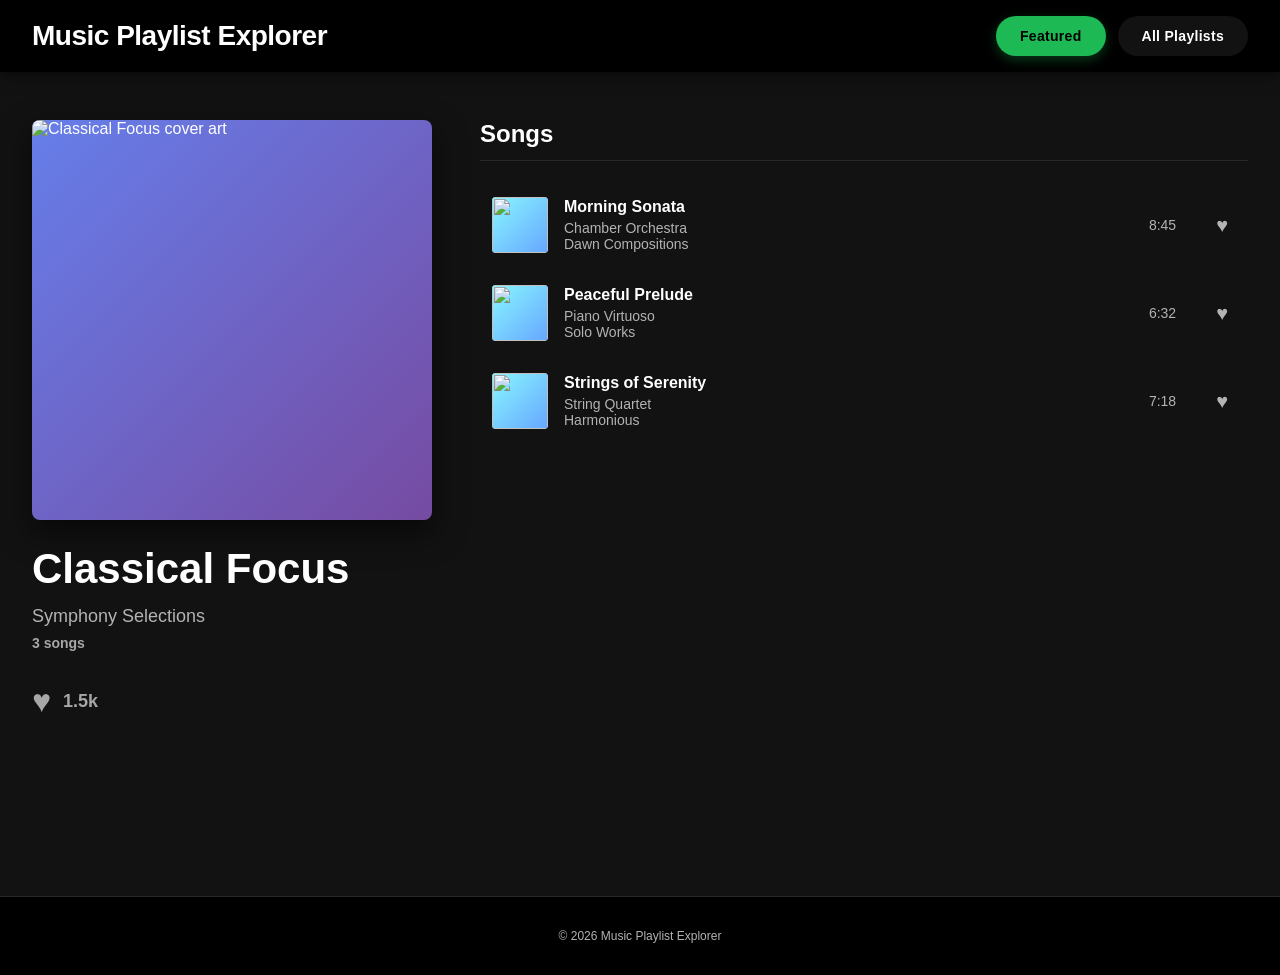
==== music-playlist-creator/featured.html @ a157659e "Implement Featured page with random playlist selection Created featured.html and featured.js with: -" ====
<!DOCTYPE html>
<html lang="en">
<head>
    <meta charset="UTF-8">
    <meta name="viewport" content="width=device-width, initial-scale=1.0">

    <title>Featured Playlist - Music Playlist Explorer</title>
    <link rel="icon" type="image/x-icon" href="/images/favicon.ico">

    <link rel="stylesheet" href="style.css">
</head>
<body>
    <header>
        <div class="header-container">
            <h1>Music Playlist Explorer</h1>
            <nav class="page-nav" aria-label="Page navigation">
                <a href="featured.html" class="nav-link active" aria-current="page">Featured</a>
                <a href="index.html" class="nav-link">All Playlists</a>
            </nav>
        </div>
    </header>

    <main class="featured-main">
        <section class="featured-container">
            <!-- Left Column: Playlist Cover & Info -->
            <div class="featured-left">
                <img class="featured-cover-image" src="https://via.placeholder.com/400" alt="Playlist cover">
                <div class="featured-info">
                    <h2 class="featured-playlist-title">Loading...</h2>
                    <p class="featured-playlist-creator">Creator Name</p>
                    <p class="featured-playlist-stats">0 songs</p>
                    <div class="featured-likes">
                        <span class="featured-like-button" role="button" tabindex="0" aria-label="Like this playlist" aria-pressed="false">♥</span>
                        <span class="featured-like-count">0</span>
                    </div>
                </div>
            </div>

            <!-- Right Column: Song List -->
            <div class="featured-right">
                <h3 class="featured-songs-header">Songs</h3>
                <div class="featured-songs-list">
                    <!-- Songs will be dynamically generated by JavaScript -->
                    <p class="loading-message">Loading songs...</p>
                </div>
            </div>
        </section>
    </main>

    <footer>
        <p>&copy; 2026 Music Playlist Explorer</p>
    </footer>

    <script src="featured.js"></script>
</body>
</html>
---- music-playlist-creator/style.css ----
/*
 * Visual Intent: Bold, sleek Spotify-inspired design with dark theme
 * - Dark backgrounds (#121212) with rich contrast
 * - Vibrant green accent color (#1DB954) for interactive elements
 * - Smooth hover effects with subtle lifts and brightness changes
 * - Modern typography with proper hierarchy
 * - Clean spacing and breathing room between components
 */

/* Reset and Base Styles */
* {
    box-sizing: border-box;
}

body {
    font-family: -apple-system, BlinkMacSystemFont, 'Segoe UI', 'Helvetica Neue', Arial, sans-serif;
    margin: 0;
    padding: 0;
    background-color: #121212;
    color: #ffffff;
}

/*
 * Header Intent: Fixed dark navigation bar with subtle transparency
 * - Stands out from content with darker background
 * - Filter buttons should feel like Spotify's pill-style navigation
 * - Clean, minimal, professional appearance
 */
header {
    background-color: #000000;
    padding: 16px 0;
    box-shadow: 0 4px 12px rgba(0, 0, 0, 0.5);
    position: sticky;
    top: 0;
    z-index: 100;
}

.header-container {
    max-width: 1400px;
    margin: 0 auto;
    padding: 0 32px;
    display: flex;
    justify-content: space-between;
    align-items: center;
}

header h1 {
    margin: 0;
    font-size: 28px;
    font-weight: 700;
    color: #ffffff;
    letter-spacing: -0.5px;
}

.filter-nav {
    display: flex;
    gap: 12px;
}

/*
 * Page Navigation Intent: Links between Featured and All Playlists pages
 * - Styled like filter buttons for consistency
 * - Active state shows current page
 * - Smooth transitions on interaction
 */
.page-nav {
    display: flex;
    gap: 12px;
}

.nav-link {
    padding: 12px 24px;
    background-color: rgba(255, 255, 255, 0.07);
    border: none;
    border-radius: 24px;
    cursor: pointer;
    font-size: 14px;
    font-weight: 700;
    color: #ffffff;
    text-decoration: none;
    transition: all 0.2s ease;
    letter-spacing: 0.3px;
    display: inline-block;
}

.nav-link:hover {
    background-color: rgba(255, 255, 255, 0.1);
    transform: scale(1.04);
}

.nav-link.active {
    background-color: #1DB954;
    color: #000000;
    box-shadow: 0 4px 12px rgba(29, 185, 84, 0.3);
}

.nav-link.active:hover {
    background-color: #1ed760;
}

.nav-link:focus-visible {
    outline: 2px solid #1DB954;
    outline-offset: 3px;
}

/*
 * Filter Button Intent: Spotify-style pill buttons
 * - Rounded corners, subtle background
 * - Active state with vibrant green highlight and better contrast
 * - Smooth color transitions on interaction
 * - Stronger visual difference between states
 */
.filter-button {
    padding: 12px 24px;
    background-color: rgba(255, 255, 255, 0.07);
    border: none;
    border-radius: 24px;
    cursor: pointer;
    font-size: 14px;
    font-weight: 700;
    color: #ffffff;
    transition: all 0.2s ease;
    letter-spacing: 0.3px;
}

.filter-button:hover {
    background-color: rgba(255, 255, 255, 0.1);
    transform: scale(1.04);
}

.filter-button.active {
    background-color: #1DB954;
    color: #000000;
    box-shadow: 0 4px 12px rgba(29, 185, 84, 0.3);
}

.filter-button.active:hover {
    background-color: #1ed760;
}

.filter-button:focus-visible {
    outline: 2px solid #1DB954;
    outline-offset: 3px;
}

/* Main Content */
main {
    max-width: 1400px;
    margin: 0 auto;
    padding: 48px 32px 80px;
    min-height: calc(100vh - 200px);
}

.playlist-gallery {
    width: 100%;
}

/*
 * Playlist Cards Grid Intent: Fixed 4x2 grid layout matching wireframe
 * - Exactly 4 columns on desktop (4 on top, 4 on bottom)
 * - Generous gaps for visual separation (increased for better breathing room)
 * - Responsive adjustments for smaller screens
 */
.playlist-cards {
    display: grid;
    grid-template-columns: repeat(4, 1fr);
    gap: 32px 24px; /* row-gap: 32px, column-gap: 24px */
}

/*
 * Individual Playlist Card Intent: Spotify-style card with hover lift effect
 * - Dark card background that brightens on hover
 * - Smooth elevation with shadow to create depth
 * - Rounded corners for modern aesthetic
 * - Visual feedback showing interactivity
 * - Increased padding for better content breathing room
 */
.playlist-card {
    background-color: #181818;
    border-radius: 8px;
    padding: 20px;
    cursor: pointer;
    transition: all 0.3s cubic-bezier(0.25, 0.46, 0.45, 0.94);
    position: relative;
    outline: 2px solid transparent;
}

.playlist-card:hover {
    background-color: #282828;
    transform: translateY(-4px);
    box-shadow: 0 12px 32px rgba(0, 0, 0, 0.6);
}

.playlist-card:focus-within {
    outline: 2px solid #1DB954;
    outline-offset: 2px;
}

/*
 * Playlist Image Intent: Square album-style cover with shadow
 * - Consistent aspect ratio
 * - Smooth corners matching card style
 * - Subtle shadow for depth
 * - Increased margin for better text separation
 */
.playlist-image {
    width: 100%;
    aspect-ratio: 1;
    object-fit: cover;
    background: linear-gradient(135deg, #667eea 0%, #764ba2 100%);
    border-radius: 6px;
    margin-bottom: 20px;
    box-shadow: 0 8px 16px rgba(0, 0, 0, 0.4);
    display: block;
}

.playlist-info {
    padding: 0;
}

/*
 * Typography Intent: Clear hierarchy with bold titles
 * - Title should be prominent and easily readable (increased size)
 * - Creator name subtle but WCAG AA compliant
 * - Proper line-height for readability
 * - Better spacing between elements
 */
.playlist-title {
    margin: 0 0 6px 0;
    font-size: 18px;
    font-weight: 700;
    color: #ffffff;
    line-height: 1.4;
    overflow: hidden;
    text-overflow: ellipsis;
    display: -webkit-box;
    -webkit-line-clamp: 2;
    -webkit-box-orient: vertical;
    min-height: 50px;
}

.playlist-creator {
    margin: 0 0 12px 0;
    font-size: 14px;
    font-weight: 400;
    color: #a7a7a7;
    line-height: 1.5;
}

/*
 * Likes Intent: Clear interactive element with better affordance
 * - Heart icon that shows it's clickable
 * - Better contrast for readability
 * - Hover effect indicates interactivity
 */
.playlist-likes {
    display: flex;
    align-items: center;
    gap: 8px;
    padding: 8px 0;
}

.like-icon {
    font-size: 18px;
    color: #a7a7a7;
    transition: all 0.2s ease;
    cursor: pointer;
}

.like-icon:hover {
    color: #1DB954;
    transform: scale(1.1);
}

.like-icon.liked {
    color: #1DB954;
}

.playlist-card:hover .like-icon {
    color: #1DB954;
}

.like-count {
    font-size: 14px;
    color: #a7a7a7;
    font-weight: 600;
}

/* Like heart pulse animation */
@keyframes likeHeartPulse {
    0% {
        transform: scale(1);
    }
    50% {
        transform: scale(1.2);
    }
    100% {
        transform: scale(1);
    }
}

/*
 * Modal Overlay Intent: Full-screen overlay with blur effect
 * - Dark semi-transparent background
 * - Creates focus on modal content
 * - Smooth fade-in animation
 */
.modal-overlay {
    position: fixed;
    top: 0;
    left: 0;
    right: 0;
    bottom: 0;
    background-color: rgba(0, 0, 0, 0.85);
    backdrop-filter: blur(4px);
    display: flex;
    justify-content: center;
    align-items: center;
    z-index: 1000;
    animation: fadeIn 0.2s ease;
}

@keyframes fadeIn {
    from {
        opacity: 0;
    }
    to {
        opacity: 1;
    }
}

/*
 * Modal Content Intent: Elevated card floating above content
 * - Dark background consistent with theme
 * - Generous padding for comfortable reading
 * - Rounded corners and strong shadow for depth
 * - Scrollable for long content
 */
.modal-content {
    background-color: #181818;
    width: 90%;
    max-width: 900px;
    max-height: 85vh;
    border-radius: 12px;
    padding: 40px;
    position: relative;
    overflow-y: auto;
    box-shadow: 0 16px 48px rgba(0, 0, 0, 0.8);
    animation: slideUp 0.3s cubic-bezier(0.25, 0.46, 0.45, 0.94);
}

@keyframes slideUp {
    from {
        transform: translateY(40px);
        opacity: 0;
    }
    to {
        transform: translateY(0);
        opacity: 1;
    }
}

/* Custom scrollbar for modal */
.modal-content::-webkit-scrollbar {
    width: 12px;
}

.modal-content::-webkit-scrollbar-track {
    background: #282828;
    border-radius: 10px;
}

.modal-content::-webkit-scrollbar-thumb {
    background: #535353;
    border-radius: 10px;
}

.modal-content::-webkit-scrollbar-thumb:hover {
    background: #737373;
}

/*
 * Modal Close Button Intent: Unobtrusive X button
 * - Clear close affordance
 * - Brightens on hover
 * - Positioned outside content flow
 */
.modal-close {
    position: absolute;
    top: 20px;
    right: 20px;
    font-size: 32px;
    background: none;
    border: none;
    cursor: pointer;
    color: #b3b3b3;
    padding: 0;
    width: 40px;
    height: 40px;
    line-height: 1;
    border-radius: 50%;
    transition: all 0.2s ease;
    display: flex;
    align-items: center;
    justify-content: center;
}

.modal-close:hover {
    color: #ffffff;
    background-color: #282828;
}

/* Modal Header */
.modal-header {
    display: flex;
    gap: 24px;
    margin-bottom: 32px;
    padding-bottom: 24px;
    border-bottom: 1px solid #282828;
}

.modal-playlist-image {
    width: 180px;
    height: 180px;
    object-fit: cover;
    border-radius: 8px;
    background: linear-gradient(135deg, #667eea 0%, #764ba2 100%);
    box-shadow: 0 8px 24px rgba(0, 0, 0, 0.4);
}

.modal-playlist-info {
    display: flex;
    flex-direction: column;
    justify-content: center;
}

.modal-playlist-title {
    margin: 0 0 12px 0;
    font-size: 32px;
    font-weight: 700;
    color: #ffffff;
    line-height: 1.2;
}

.modal-playlist-creator {
    margin: 0;
    font-size: 16px;
    color: #b3b3b3;
    font-weight: 400;
}

/*
 * Modal Songs Intent: Clean list with hover states
 * - Each song is a distinct interactive row
 * - Hover reveals interactivity
 * - Clear information hierarchy
 */
.modal-songs {
    margin-bottom: 24px;
}

.song-item {
    display: flex;
    align-items: center;
    gap: 16px;
    padding: 12px;
    border-radius: 6px;
    margin-bottom: 8px;
    transition: background-color 0.2s ease;
}

.song-item:hover {
    background-color: #282828;
}

.song-thumbnail {
    width: 56px;
    height: 56px;
    object-fit: cover;
    border-radius: 4px;
    background: linear-gradient(135deg, #89f7fe 0%, #66a6ff 100%);
    flex-shrink: 0;
}

.song-details {
    flex: 1;
    min-width: 0;
}

.song-title {
    margin: 0 0 4px 0;
    font-size: 16px;
    font-weight: 600;
    color: #ffffff;
    overflow: hidden;
    text-overflow: ellipsis;
    white-space: nowrap;
}

.song-artist,
.song-album {
    margin: 0;
    font-size: 14px;
    color: #b3b3b3;
    overflow: hidden;
    text-overflow: ellipsis;
    white-space: nowrap;
}

.song-duration {
    font-size: 14px;
    color: #b3b3b3;
    margin-right: 16px;
    flex-shrink: 0;
}

/*
 * Song Like Button Intent: Interactive heart that turns green
 * - Clear visual feedback on hover
 * - Color change indicates liked state
 */
.song-like-button {
    font-size: 20px;
    background: none;
    border: none;
    cursor: pointer;
    color: #b3b3b3;
    padding: 8px;
    transition: color 0.2s ease;
    flex-shrink: 0;
}

.song-like-button:hover {
    color: #1DB954;
}

.song-like-button.liked {
    color: #1DB954;
}

/*
 * Modal Actions Intent: Prominent action button
 * - Vibrant green Spotify-style button
 * - Clear call-to-action for shuffle
 * - Brightens on hover
 */
.modal-actions {
    display: flex;
    justify-content: center;
    padding-top: 24px;
    border-top: 1px solid #282828;
}

.shuffle-button {
    padding: 14px 32px;
    background-color: #1DB954;
    color: #000000;
    border: none;
    border-radius: 24px;
    font-size: 16px;
    font-weight: 700;
    cursor: pointer;
    transition: all 0.2s ease;
    letter-spacing: 0.5px;
    text-transform: uppercase;
}

.shuffle-button:hover {
    background-color: #1ed760;
    transform: scale(1.05);
}

.shuffle-button:active {
    transform: scale(0.98);
}

.shuffle-button.shuffled {
    animation: shuffleButtonPulse 0.3s ease;
}

@keyframes shuffleButtonPulse {
    0% {
        transform: scale(1);
        background-color: #1DB954;
    }
    50% {
        transform: scale(1.1);
        background-color: #1ed760;
    }
    100% {
        transform: scale(1);
        background-color: #1DB954;
    }
}

/*
 * Empty State & Error Messages Intent: User-friendly feedback
 * - Clear messaging when no content available
 * - Centered layout for visual balance
 * - Consistent with dark theme
 */
.empty-state,
.error-state {
    grid-column: 1 / -1;
    text-align: center;
    padding: 80px 20px;
}

.empty-state-message,
.error-message {
    font-size: 24px;
    font-weight: 600;
    color: #ffffff;
    margin: 0 0 12px 0;
}

.empty-state-subtitle {
    font-size: 16px;
    color: #a7a7a7;
    margin: 0;
}

.error-message {
    color: #ff6b6b;
}

.no-songs {
    text-align: center;
    color: #a7a7a7;
    font-size: 16px;
    padding: 40px 20px;
}

/*
 * Footer Intent: Subtle footer that doesn't compete with content
 * - Dark background matching overall theme
 * - Small text for legal/copyright info
 * - Proper spacing from main content
 */
footer {
    background-color: #000000;
    padding: 32px;
    text-align: center;
    margin-top: 80px;
    border-top: 1px solid #282828;
}

footer p {
    margin: 0;
    color: #b3b3b3;
    font-size: 12px;
    font-weight: 400;
}

/*
 * Responsive Design Intent: Graceful degradation on smaller screens
 * - Grid adjusts column count based on viewport
 * - Modal stacks content vertically on mobile
 * - Maintains readability and usability at all sizes
 */
@media (max-width: 1200px) {
    .playlist-cards {
        grid-template-columns: repeat(4, 1fr);
        gap: 20px;
    }

    main {
        padding: 32px 24px;
    }
}

@media (max-width: 992px) {
    .playlist-cards {
        grid-template-columns: repeat(3, 1fr);
        gap: 20px;
    }

    main {
        padding: 32px 24px;
    }

    .header-container {
        padding: 0 24px;
    }
}

@media (max-width: 768px) {
    .playlist-cards {
        grid-template-columns: repeat(2, 1fr);
        gap: 16px;
    }

    .modal-header {
        flex-direction: column;
        align-items: center;
        text-align: center;
    }

    .modal-content {
        padding: 24px;
    }

    .modal-playlist-title {
        font-size: 24px;
    }

    header h1 {
        font-size: 24px;
    }
}

@media (max-width: 480px) {
    .playlist-cards {
        grid-template-columns: repeat(2, 1fr);
        gap: 12px;
    }

    .header-container {
        flex-direction: column;
        gap: 16px;
        padding: 0 16px;
    }

    main {
        padding: 24px 16px;
    }

    .modal-playlist-image {
        width: 140px;
        height: 140px;
    }

    .song-item {
        gap: 12px;
        padding: 8px;
    }
}

/* =============================================================================
 * FEATURED PAGE STYLES
 * ============================================================================= */

/*
 * Featured Page Intent: Two-column layout showcasing one playlist
 * - Left: Large cover art and playlist info (40% width)
 * - Right: Full song list (60% width)
 * - Emphasis on visual presentation
 * - Responsive stacking on smaller screens
 */

.featured-main {
    max-width: 1400px;
    margin: 0 auto;
    padding: 48px 32px 80px;
    min-height: calc(100vh - 200px);
}

.featured-container {
    display: flex;
    gap: 48px;
    align-items: flex-start;
}

/* Left Column: Cover Art and Info */
.featured-left {
    flex: 0 0 400px;
    position: sticky;
    top: 100px;
}

.featured-cover-image {
    width: 100%;
    aspect-ratio: 1;
    object-fit: cover;
    background: linear-gradient(135deg, #667eea 0%, #764ba2 100%);
    border-radius: 8px;
    box-shadow: 0 12px 32px rgba(0, 0, 0, 0.6);
    margin-bottom: 24px;
    display: block;
}

.featured-info {
    padding: 0;
}

.featured-playlist-title {
    margin: 0 0 12px 0;
    font-size: 42px;
    font-weight: 700;
    color: #ffffff;
    line-height: 1.2;
    word-wrap: break-word;
}

.featured-playlist-creator {
    margin: 0 0 8px 0;
    font-size: 18px;
    color: #b3b3b3;
    font-weight: 400;
}

.featured-playlist-stats {
    margin: 0 0 16px 0;
    font-size: 14px;
    color: #a7a7a7;
    font-weight: 600;
}

.featured-likes {
    display: flex;
    align-items: center;
    gap: 12px;
    padding: 16px 0;
}

.featured-like-button {
    font-size: 32px;
    color: #a7a7a7;
    transition: all 0.2s ease;
    cursor: pointer;
}

.featured-like-button:hover {
    color: #1DB954;
    transform: scale(1.1);
}

.featured-like-button.liked {
    color: #1DB954;
}

.featured-like-count {
    font-size: 18px;
    color: #a7a7a7;
    font-weight: 700;
}

/* Right Column: Song List */
.featured-right {
    flex: 1;
    min-width: 0;
}

.featured-songs-header {
    margin: 0 0 24px 0;
    font-size: 24px;
    font-weight: 700;
    color: #ffffff;
    padding-bottom: 12px;
    border-bottom: 1px solid #282828;
}

.featured-songs-list {
    /* Inherits song-item styles from existing modal styles */
}

.loading-message {
    text-align: center;
    color: #a7a7a7;
    font-size: 16px;
    padding: 40px 20px;
}

/* Responsive Featured Page */
@media (max-width: 992px) {
    .featured-container {
        flex-direction: column;
        gap: 32px;
    }

    .featured-left {
        flex: none;
        width: 100%;
        max-width: 400px;
        margin: 0 auto;
        position: static;
    }

    .featured-playlist-title {
        font-size: 36px;
        text-align: center;
    }

    .featured-playlist-creator,
    .featured-playlist-stats {
        text-align: center;
    }

    .featured-likes {
        justify-content: center;
    }
}

@media (max-width: 768px) {
    .featured-main {
        padding: 32px 24px;
    }

    .featured-left {
        max-width: 300px;
    }

    .featured-playlist-title {
        font-size: 32px;
    }

    .featured-like-button {
        font-size: 28px;
    }

    .featured-songs-header {
        font-size: 20px;
    }
}

@media (max-width: 480px) {
    .featured-main {
        padding: 24px 16px;
    }

    .featured-playlist-title {
        font-size: 28px;
    }

    .featured-cover-image {
        border-radius: 6px;
    }
}
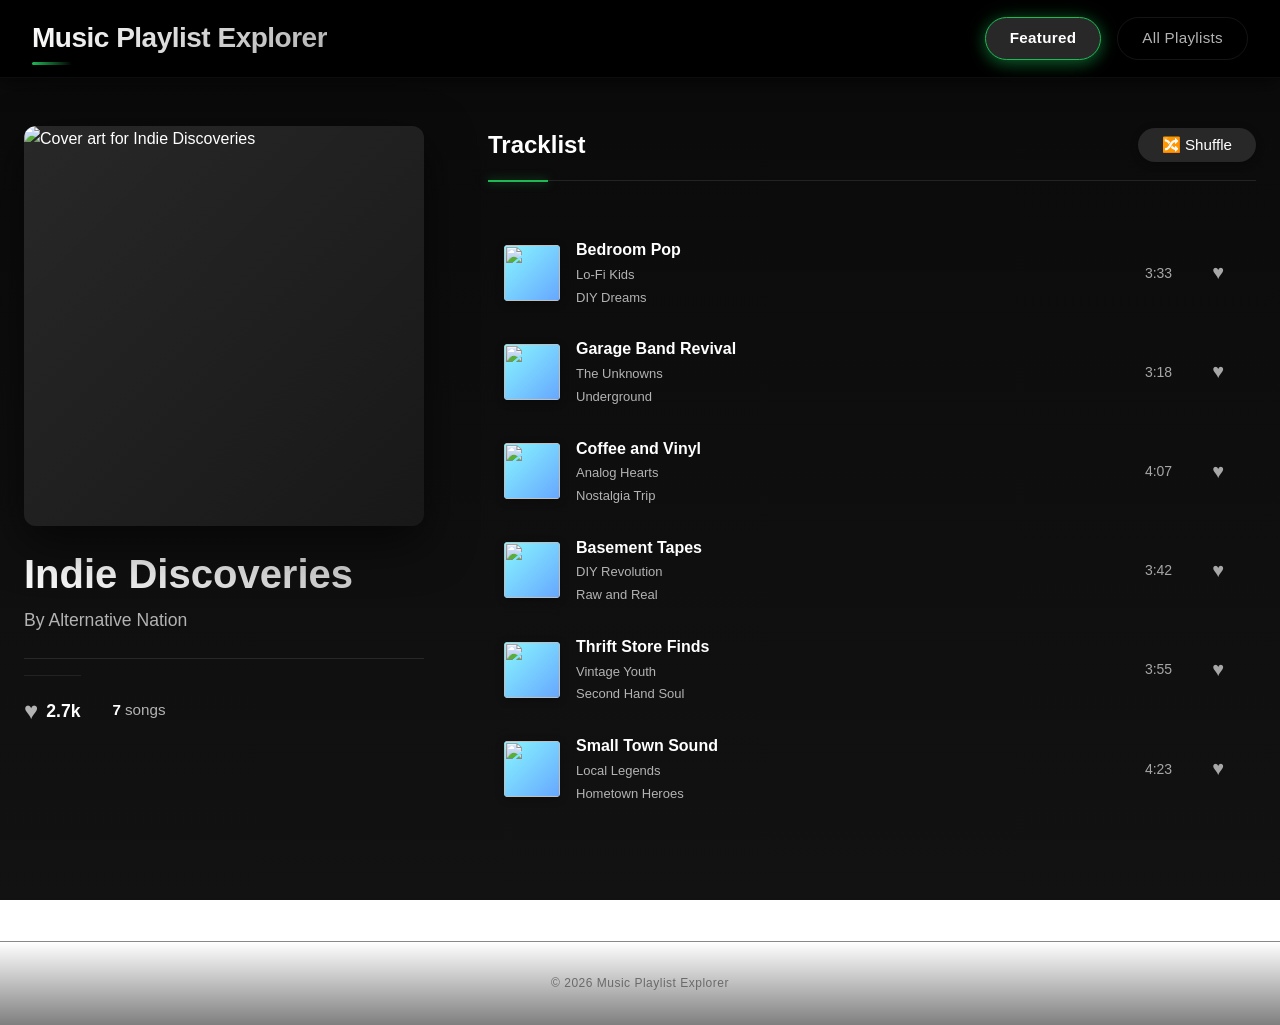
==== commit da6bdbd3: "Implement Featured Page with random playlist selection - Add featured.html with two-column layout (p" ====
--- a/music-playlist-creator/featured.html
+++ b/music-playlist-creator/featured.html
@@ -13,7 +13,7 @@
     <header>
         <div class="header-container">
             <h1>Music Playlist Explorer</h1>
-            <nav class="page-nav" aria-label="Page navigation">
+            <nav class="page-nav" aria-label="Main navigation">
                 <a href="featured.html" class="nav-link active" aria-current="page">Featured</a>
                 <a href="index.html" class="nav-link">All Playlists</a>
             </nav>
@@ -21,30 +21,39 @@
     </header>
 
     <main class="featured-main">
-        <section class="featured-container">
+        <div class="featured-container">
             <!-- Left Column: Playlist Cover & Info -->
-            <div class="featured-left">
-                <img class="featured-cover-image" src="https://via.placeholder.com/400" alt="Playlist cover">
+            <section class="featured-left" aria-labelledby="featured-playlist-title">
+                <div class="featured-image-container">
+                    <img class="featured-playlist-image" src="assets/img/playlist.png" alt="">
+                </div>
                 <div class="featured-info">
-                    <h2 class="featured-playlist-title">Loading...</h2>
-                    <p class="featured-playlist-creator">Creator Name</p>
-                    <p class="featured-playlist-stats">0 songs</p>
-                    <div class="featured-likes">
-                        <span class="featured-like-button" role="button" tabindex="0" aria-label="Like this playlist" aria-pressed="false">♥</span>
-                        <span class="featured-like-count">0</span>
+                    <h2 class="featured-playlist-title" id="featured-playlist-title">Loading...</h2>
+                    <p class="featured-playlist-creator">Creator</p>
+                    <div class="featured-playlist-meta">
+                        <div class="featured-likes">
+                            <span class="like-icon" role="button" tabindex="0" aria-label="Like this playlist">♥</span>
+                            <span class="like-count">0</span>
+                        </div>
+                        <div class="featured-song-count">
+                            <span class="song-count-number">0</span> songs
+                        </div>
                     </div>
                 </div>
-            </div>
+            </section>
 
             <!-- Right Column: Song List -->
-            <div class="featured-right">
-                <h3 class="featured-songs-header">Songs</h3>
-                <div class="featured-songs-list">
+            <section class="featured-right" aria-label="Playlist songs">
+                <div class="featured-songs-header">
+                    <h3>Tracklist</h3>
+                    <button class="shuffle-button-featured">🔀 Shuffle</button>
+                </div>
+                <div class="featured-songs">
                     <!-- Songs will be dynamically generated by JavaScript -->
-                    <p class="loading-message">Loading songs...</p>
+                    <p class="loading-message">Loading playlist...</p>
                 </div>
-            </div>
-        </section>
+            </section>
+        </div>
     </main>
 
     <footer>
--- a/music-playlist-creator/style.css
+++ b/music-playlist-creator/style.css
@@ -1,235 +1,370 @@
 /*
- * Visual Intent: Bold, sleek Spotify-inspired design with dark theme
- * - Dark backgrounds (#121212) with rich contrast
- * - Vibrant green accent color (#1DB954) for interactive elements
- * - Smooth hover effects with subtle lifts and brightness changes
- * - Modern typography with proper hierarchy
- * - Clean spacing and breathing room between components
+ * =====================================================================================
+ * MUSIC PLAYLIST EXPLORER - PREMIUM UI/UX DESIGN SYSTEM
+ * =====================================================================================
+ *
+ * Design Philosophy:
+ * - Premium Spotify-inspired aesthetic with refined micro-interactions
+ * - Depth through layered shadows and subtle gradients
+ * - Smooth, natural animations using cubic-bezier easing
+ * - Consistent 8px spacing system
+ * - WCAG AA compliant contrast ratios
+ * - Touch-optimized interactive elements (min 44x44px)
+ * - Progressive enhancement with glassmorphism and backdrop filters
  */
 
-/* Reset and Base Styles */
-* {
+/* =====================================================================================
+ * FOUNDATION - Reset & Core Styles
+ * ===================================================================================== */
+
+*,
+*::before,
+*::after {
     box-sizing: border-box;
-}
-
-body {
-    font-family: -apple-system, BlinkMacSystemFont, 'Segoe UI', 'Helvetica Neue', Arial, sans-serif;
     margin: 0;
     padding: 0;
-    background-color: #121212;
-    color: #ffffff;
-}
-
-/*
- * Header Intent: Fixed dark navigation bar with subtle transparency
- * - Stands out from content with darker background
- * - Filter buttons should feel like Spotify's pill-style navigation
- * - Clean, minimal, professional appearance
- */
+}
+
+:root {
+    /* Color System */
+    --color-bg-primary: #121212;
+    --color-bg-secondary: #181818;
+    --color-bg-tertiary: #282828;
+    --color-bg-elevated: #2a2a2a;
+
+    --color-text-primary: #ffffff;
+    --color-text-secondary: #b3b3b3;
+    --color-text-muted: #a7a7a7;
+    --color-text-dimmed: #6a6a6a;
+
+    --color-accent-primary: #1DB954;
+    --color-accent-hover: #1ed760;
+    --color-accent-active: #169c46;
+
+    --color-error: #ff6b6b;
+    --color-warning: #ffa500;
+    --color-success: #1DB954;
+
+    /* Shadows & Depth */
+    --shadow-sm: 0 2px 8px rgba(0, 0, 0, 0.3);
+    --shadow-md: 0 4px 16px rgba(0, 0, 0, 0.4);
+    --shadow-lg: 0 8px 24px rgba(0, 0, 0, 0.5);
+    --shadow-xl: 0 16px 48px rgba(0, 0, 0, 0.6);
+    --shadow-glow: 0 0 20px rgba(29, 185, 84, 0.4);
+
+    /* Spacing System (8px base) */
+    --space-xs: 4px;
+    --space-sm: 8px;
+    --space-md: 16px;
+    --space-lg: 24px;
+    --space-xl: 32px;
+    --space-2xl: 48px;
+    --space-3xl: 64px;
+
+    /* Border Radius */
+    --radius-sm: 4px;
+    --radius-md: 8px;
+    --radius-lg: 12px;
+    --radius-xl: 16px;
+    --radius-pill: 500px;
+
+    /* Transitions */
+    --transition-fast: 150ms cubic-bezier(0.4, 0, 0.2, 1);
+    --transition-base: 250ms cubic-bezier(0.4, 0, 0.2, 1);
+    --transition-slow: 350ms cubic-bezier(0.4, 0, 0.2, 1);
+    --transition-bounce: 400ms cubic-bezier(0.34, 1.56, 0.64, 1);
+
+    /* Typography */
+    --font-sans: -apple-system, BlinkMacSystemFont, 'Segoe UI', 'Helvetica Neue', Arial, sans-serif;
+    --font-weight-regular: 400;
+    --font-weight-medium: 500;
+    --font-weight-semibold: 600;
+    --font-weight-bold: 700;
+}
+
+html {
+    scroll-behavior: smooth;
+    -webkit-font-smoothing: antialiased;
+    -moz-osx-font-smoothing: grayscale;
+}
+
+body {
+    font-family: var(--font-sans);
+    background: linear-gradient(180deg, #0a0a0a 0%, var(--color-bg-primary) 100%);
+    background-attachment: fixed;
+    color: var(--color-text-primary);
+    line-height: 1.6;
+    overflow-x: hidden;
+}
+
+/* Selection Styles */
+::selection {
+    background-color: var(--color-accent-primary);
+    color: #000000;
+}
+
+::-moz-selection {
+    background-color: var(--color-accent-primary);
+    color: #000000;
+}
+
+/* Focus Styles for Accessibility */
+:focus-visible {
+    outline: 2px solid var(--color-accent-primary);
+    outline-offset: 3px;
+    border-radius: var(--radius-sm);
+}
+
+/* =====================================================================================
+ * HEADER & NAVIGATION
+ * ===================================================================================== */
+
 header {
-    background-color: #000000;
-    padding: 16px 0;
-    box-shadow: 0 4px 12px rgba(0, 0, 0, 0.5);
+    background: rgba(0, 0, 0, 0.95);
+    backdrop-filter: blur(20px) saturate(180%);
+    -webkit-backdrop-filter: blur(20px) saturate(180%);
+    border-bottom: 1px solid rgba(255, 255, 255, 0.05);
+    box-shadow: 0 4px 20px rgba(0, 0, 0, 0.6);
     position: sticky;
     top: 0;
-    z-index: 100;
+    z-index: 1000;
+    transition: background var(--transition-base);
+}
+
+header.scrolled {
+    background: rgba(0, 0, 0, 0.98);
+    box-shadow: 0 6px 24px rgba(0, 0, 0, 0.7);
 }
 
 .header-container {
     max-width: 1400px;
     margin: 0 auto;
-    padding: 0 32px;
+    padding: var(--space-md) var(--space-xl);
     display: flex;
     justify-content: space-between;
     align-items: center;
+    gap: var(--space-lg);
 }
 
 header h1 {
-    margin: 0;
-    font-size: 28px;
-    font-weight: 700;
-    color: #ffffff;
+    font-size: clamp(20px, 4vw, 28px);
+    font-weight: var(--font-weight-bold);
     letter-spacing: -0.5px;
-}
-
+    background: linear-gradient(135deg, #ffffff 0%, #b3b3b3 100%);
+    -webkit-background-clip: text;
+    -webkit-text-fill-color: transparent;
+    background-clip: text;
+    position: relative;
+}
+
+header h1::after {
+    content: '';
+    position: absolute;
+    bottom: -4px;
+    left: 0;
+    width: 40px;
+    height: 3px;
+    background: linear-gradient(90deg, var(--color-accent-primary) 0%, transparent 100%);
+    border-radius: var(--radius-pill);
+}
+
+/* Navigation Pills */
+.page-nav,
 .filter-nav {
     display: flex;
-    gap: 12px;
-}
-
-/*
- * Page Navigation Intent: Links between Featured and All Playlists pages
- * - Styled like filter buttons for consistency
- * - Active state shows current page
- * - Smooth transitions on interaction
- */
-.page-nav {
-    display: flex;
-    gap: 12px;
-}
-
-.nav-link {
-    padding: 12px 24px;
-    background-color: rgba(255, 255, 255, 0.07);
-    border: none;
-    border-radius: 24px;
+    gap: var(--space-sm);
+    flex-wrap: wrap;
+}
+
+.nav-link,
+.filter-button {
+    position: relative;
+    padding: 10px 24px;
+    background: rgba(255, 255, 255, 0.06);
+    border: 1px solid rgba(255, 255, 255, 0.08);
+    border-radius: var(--radius-pill);
+    font-size: 14px;
+    font-weight: var(--font-weight-bold);
+    color: var(--color-text-primary);
+    text-decoration: none;
+    letter-spacing: 0.3px;
     cursor: pointer;
-    font-size: 14px;
-    font-weight: 700;
-    color: #ffffff;
-    text-decoration: none;
-    transition: all 0.2s ease;
-    letter-spacing: 0.3px;
-    display: inline-block;
-}
-
-.nav-link:hover {
-    background-color: rgba(255, 255, 255, 0.1);
-    transform: scale(1.04);
-}
-
-.nav-link.active {
-    background-color: #1DB954;
+    transition: all var(--transition-base);
+    overflow: hidden;
+}
+
+.nav-link::before,
+.filter-button::before {
+    content: '';
+    position: absolute;
+    inset: 0;
+    background: linear-gradient(135deg, rgba(255, 255, 255, 0.1) 0%, rgba(255, 255, 255, 0.05) 100%);
+    opacity: 0;
+    transition: opacity var(--transition-base);
+}
+
+.nav-link:hover::before,
+.filter-button:hover::before {
+    opacity: 1;
+}
+
+.nav-link:hover,
+.filter-button:hover {
+    transform: translateY(-2px);
+    border-color: rgba(255, 255, 255, 0.15);
+    box-shadow: 0 4px 12px rgba(0, 0, 0, 0.4);
+}
+
+.nav-link.active,
+.filter-button.active {
+    background: var(--color-accent-primary);
+    border-color: var(--color-accent-primary);
     color: #000000;
-    box-shadow: 0 4px 12px rgba(29, 185, 84, 0.3);
-}
-
-.nav-link.active:hover {
-    background-color: #1ed760;
-}
-
-.nav-link:focus-visible {
-    outline: 2px solid #1DB954;
-    outline-offset: 3px;
-}
-
-/*
- * Filter Button Intent: Spotify-style pill buttons
- * - Rounded corners, subtle background
- * - Active state with vibrant green highlight and better contrast
- * - Smooth color transitions on interaction
- * - Stronger visual difference between states
- */
-.filter-button {
-    padding: 12px 24px;
-    background-color: rgba(255, 255, 255, 0.07);
-    border: none;
-    border-radius: 24px;
-    cursor: pointer;
-    font-size: 14px;
-    font-weight: 700;
-    color: #ffffff;
-    transition: all 0.2s ease;
-    letter-spacing: 0.3px;
-}
-
-.filter-button:hover {
-    background-color: rgba(255, 255, 255, 0.1);
-    transform: scale(1.04);
-}
-
-.filter-button.active {
-    background-color: #1DB954;
-    color: #000000;
-    box-shadow: 0 4px 12px rgba(29, 185, 84, 0.3);
-}
-
+    box-shadow: 0 4px 16px rgba(29, 185, 84, 0.4),
+                0 0 20px rgba(29, 185, 84, 0.2);
+}
+
+.nav-link.active:hover,
 .filter-button.active:hover {
-    background-color: #1ed760;
-}
-
-.filter-button:focus-visible {
-    outline: 2px solid #1DB954;
-    outline-offset: 3px;
-}
-
-/* Main Content */
+    background: var(--color-accent-hover);
+    border-color: var(--color-accent-hover);
+    transform: translateY(-2px) scale(1.02);
+}
+
+.nav-link:active,
+.filter-button:active {
+    transform: translateY(0) scale(0.98);
+}
+
+/* =====================================================================================
+ * MAIN CONTENT AREA
+ * ===================================================================================== */
+
 main {
     max-width: 1400px;
     margin: 0 auto;
-    padding: 48px 32px 80px;
+    padding: var(--space-2xl) var(--space-xl) var(--space-3xl);
     min-height: calc(100vh - 200px);
 }
 
 .playlist-gallery {
     width: 100%;
-}
-
-/*
- * Playlist Cards Grid Intent: Fixed 4x2 grid layout matching wireframe
- * - Exactly 4 columns on desktop (4 on top, 4 on bottom)
- * - Generous gaps for visual separation (increased for better breathing room)
- * - Responsive adjustments for smaller screens
- */
+    animation: fadeInUp 0.6s var(--transition-slow);
+}
+
+@keyframes fadeInUp {
+    from {
+        opacity: 0;
+        transform: translateY(20px);
+    }
+    to {
+        opacity: 1;
+        transform: translateY(0);
+    }
+}
+
+/* =====================================================================================
+ * PLAYLIST CARDS GRID
+ * ===================================================================================== */
+
 .playlist-cards {
     display: grid;
-    grid-template-columns: repeat(4, 1fr);
-    gap: 32px 24px; /* row-gap: 32px, column-gap: 24px */
-}
-
-/*
- * Individual Playlist Card Intent: Spotify-style card with hover lift effect
- * - Dark card background that brightens on hover
- * - Smooth elevation with shadow to create depth
- * - Rounded corners for modern aesthetic
- * - Visual feedback showing interactivity
- * - Increased padding for better content breathing room
- */
+    grid-template-columns: repeat(auto-fill, minmax(260px, 1fr));
+    gap: var(--space-lg);
+    animation: staggerFadeIn 0.8s var(--transition-slow);
+}
+
+@keyframes staggerFadeIn {
+    from {
+        opacity: 0;
+    }
+    to {
+        opacity: 1;
+    }
+}
+
+/* Individual Playlist Card */
 .playlist-card {
-    background-color: #181818;
-    border-radius: 8px;
-    padding: 20px;
+    position: relative;
+    background: linear-gradient(145deg, var(--color-bg-secondary) 0%, rgba(24, 24, 24, 0.6) 100%);
+    border: 1px solid rgba(255, 255, 255, 0.05);
+    border-radius: var(--radius-lg);
+    padding: var(--space-md);
     cursor: pointer;
-    transition: all 0.3s cubic-bezier(0.25, 0.46, 0.45, 0.94);
-    position: relative;
-    outline: 2px solid transparent;
+    transition: all var(--transition-base);
+    overflow: hidden;
+    will-change: transform;
+}
+
+.playlist-card::before {
+    content: '';
+    position: absolute;
+    inset: 0;
+    background: linear-gradient(145deg, rgba(29, 185, 84, 0.1) 0%, transparent 100%);
+    opacity: 0;
+    transition: opacity var(--transition-base);
+    pointer-events: none;
+}
+
+.playlist-card:hover::before {
+    opacity: 1;
 }
 
 .playlist-card:hover {
-    background-color: #282828;
-    transform: translateY(-4px);
-    box-shadow: 0 12px 32px rgba(0, 0, 0, 0.6);
-}
-
-.playlist-card:focus-within {
-    outline: 2px solid #1DB954;
-    outline-offset: 2px;
-}
-
-/*
- * Playlist Image Intent: Square album-style cover with shadow
- * - Consistent aspect ratio
- * - Smooth corners matching card style
- * - Subtle shadow for depth
- * - Increased margin for better text separation
- */
+    transform: translateY(-8px) scale(1.02);
+    border-color: rgba(29, 185, 84, 0.3);
+    box-shadow: 0 16px 40px rgba(0, 0, 0, 0.7),
+                0 0 0 1px rgba(29, 185, 84, 0.1),
+                inset 0 1px 0 rgba(255, 255, 255, 0.1);
+}
+
+.playlist-card:active {
+    transform: translateY(-4px) scale(1.01);
+}
+
+/* Playlist Card Image */
 .playlist-image {
     width: 100%;
     aspect-ratio: 1;
     object-fit: cover;
     background: linear-gradient(135deg, #667eea 0%, #764ba2 100%);
-    border-radius: 6px;
-    margin-bottom: 20px;
-    box-shadow: 0 8px 16px rgba(0, 0, 0, 0.4);
-    display: block;
-}
-
+    border-radius: var(--radius-md);
+    margin-bottom: var(--space-md);
+    box-shadow: var(--shadow-lg);
+    transition: all var(--transition-base);
+    position: relative;
+    overflow: hidden;
+}
+
+.playlist-image::after {
+    content: '';
+    position: absolute;
+    inset: 0;
+    background: linear-gradient(180deg, transparent 0%, rgba(0, 0, 0, 0.4) 100%);
+    opacity: 0;
+    transition: opacity var(--transition-base);
+}
+
+.playlist-card:hover .playlist-image {
+    box-shadow: 0 12px 32px rgba(0, 0, 0, 0.8);
+    transform: scale(1.05);
+}
+
+.playlist-card:hover .playlist-image::after {
+    opacity: 1;
+}
+
+/* Playlist Info */
 .playlist-info {
-    padding: 0;
-}
-
-/*
- * Typography Intent: Clear hierarchy with bold titles
- * - Title should be prominent and easily readable (increased size)
- * - Creator name subtle but WCAG AA compliant
- * - Proper line-height for readability
- * - Better spacing between elements
- */
+    display: flex;
+    flex-direction: column;
+    gap: var(--space-xs);
+}
+
 .playlist-title {
-    margin: 0 0 6px 0;
     font-size: 18px;
-    font-weight: 700;
-    color: #ffffff;
+    font-weight: var(--font-weight-bold);
+    color: var(--color-text-primary);
     line-height: 1.4;
     overflow: hidden;
     text-overflow: ellipsis;
@@ -237,87 +372,121 @@
     -webkit-line-clamp: 2;
     -webkit-box-orient: vertical;
     min-height: 50px;
+    transition: color var(--transition-fast);
+}
+
+.playlist-card:hover .playlist-title {
+    color: var(--color-accent-primary);
 }
 
 .playlist-creator {
-    margin: 0 0 12px 0;
     font-size: 14px;
-    font-weight: 400;
-    color: #a7a7a7;
+    font-weight: var(--font-weight-regular);
+    color: var(--color-text-secondary);
     line-height: 1.5;
-}
-
-/*
- * Likes Intent: Clear interactive element with better affordance
- * - Heart icon that shows it's clickable
- * - Better contrast for readability
- * - Hover effect indicates interactivity
- */
+    margin-bottom: var(--space-sm);
+    transition: color var(--transition-fast);
+}
+
+.playlist-card:hover .playlist-creator {
+    color: var(--color-text-primary);
+}
+
+/* Likes Section */
 .playlist-likes {
     display: flex;
     align-items: center;
-    gap: 8px;
-    padding: 8px 0;
+    gap: var(--space-sm);
+    padding-top: var(--space-sm);
+    border-top: 1px solid rgba(255, 255, 255, 0.05);
 }
 
 .like-icon {
-    font-size: 18px;
-    color: #a7a7a7;
-    transition: all 0.2s ease;
+    font-size: 20px;
+    color: var(--color-text-muted);
     cursor: pointer;
+    transition: all var(--transition-bounce);
+    position: relative;
+    display: inline-flex;
+    align-items: center;
+    justify-content: center;
+}
+
+.like-icon::before {
+    content: attr(data-tooltip);
+    position: absolute;
+    bottom: 100%;
+    left: 50%;
+    transform: translateX(-50%) translateY(-8px);
+    background: var(--color-bg-elevated);
+    color: var(--color-text-primary);
+    padding: 4px 8px;
+    border-radius: var(--radius-sm);
+    font-size: 11px;
+    white-space: nowrap;
+    opacity: 0;
+    pointer-events: none;
+    transition: all var(--transition-fast);
+}
+
+.like-icon:hover::before {
+    opacity: 1;
+    transform: translateX(-50%) translateY(-4px);
 }
 
 .like-icon:hover {
-    color: #1DB954;
-    transform: scale(1.1);
+    color: var(--color-accent-primary);
+    transform: scale(1.2);
+    filter: drop-shadow(0 0 8px rgba(29, 185, 84, 0.6));
 }
 
 .like-icon.liked {
-    color: #1DB954;
-}
-
-.playlist-card:hover .like-icon {
-    color: #1DB954;
+    color: var(--color-accent-primary);
+    animation: likeHeartPulse 0.4s var(--transition-bounce);
+}
+
+@keyframes likeHeartPulse {
+    0%, 100% {
+        transform: scale(1);
+    }
+    25% {
+        transform: scale(1.3);
+    }
+    50% {
+        transform: scale(1.1);
+    }
+    75% {
+        transform: scale(1.25);
+    }
 }
 
 .like-count {
     font-size: 14px;
-    color: #a7a7a7;
-    font-weight: 600;
-}
-
-/* Like heart pulse animation */
-@keyframes likeHeartPulse {
-    0% {
-        transform: scale(1);
-    }
-    50% {
-        transform: scale(1.2);
-    }
-    100% {
-        transform: scale(1);
-    }
-}
-
-/*
- * Modal Overlay Intent: Full-screen overlay with blur effect
- * - Dark semi-transparent background
- * - Creates focus on modal content
- * - Smooth fade-in animation
- */
+    font-weight: var(--font-weight-semibold);
+    color: var(--color-text-secondary);
+    transition: color var(--transition-fast);
+}
+
+.playlist-card:hover .like-count {
+    color: var(--color-text-primary);
+}
+
+/* =====================================================================================
+ * MODAL OVERLAY & CONTENT
+ * ===================================================================================== */
+
 .modal-overlay {
     position: fixed;
-    top: 0;
-    left: 0;
-    right: 0;
-    bottom: 0;
-    background-color: rgba(0, 0, 0, 0.85);
-    backdrop-filter: blur(4px);
+    inset: 0;
+    background: rgba(0, 0, 0, 0.9);
+    backdrop-filter: blur(12px) saturate(120%);
+    -webkit-backdrop-filter: blur(12px) saturate(120%);
     display: flex;
     justify-content: center;
     align-items: center;
-    z-index: 1000;
-    animation: fadeIn 0.2s ease;
+    z-index: 2000;
+    padding: var(--space-lg);
+    animation: fadeIn 0.3s var(--transition-base);
 }
 
 @keyframes fadeIn {
@@ -329,179 +498,211 @@
     }
 }
 
-/*
- * Modal Content Intent: Elevated card floating above content
- * - Dark background consistent with theme
- * - Generous padding for comfortable reading
- * - Rounded corners and strong shadow for depth
- * - Scrollable for long content
- */
 .modal-content {
-    background-color: #181818;
-    width: 90%;
+    position: relative;
+    background: linear-gradient(145deg, var(--color-bg-secondary) 0%, rgba(24, 24, 24, 0.95) 100%);
+    border: 1px solid rgba(255, 255, 255, 0.1);
+    width: 100%;
     max-width: 900px;
-    max-height: 85vh;
-    border-radius: 12px;
-    padding: 40px;
-    position: relative;
+    max-height: 90vh;
+    border-radius: var(--radius-xl);
+    padding: var(--space-2xl);
     overflow-y: auto;
-    box-shadow: 0 16px 48px rgba(0, 0, 0, 0.8);
-    animation: slideUp 0.3s cubic-bezier(0.25, 0.46, 0.45, 0.94);
-}
-
-@keyframes slideUp {
+    box-shadow: 0 24px 64px rgba(0, 0, 0, 0.9),
+                inset 0 1px 0 rgba(255, 255, 255, 0.1);
+    animation: slideUpFadeIn 0.4s var(--transition-bounce);
+}
+
+@keyframes slideUpFadeIn {
     from {
-        transform: translateY(40px);
         opacity: 0;
+        transform: translateY(40px) scale(0.95);
     }
     to {
-        transform: translateY(0);
         opacity: 1;
-    }
-}
-
-/* Custom scrollbar for modal */
+        transform: translateY(0) scale(1);
+    }
+}
+
+/* Custom Scrollbar */
 .modal-content::-webkit-scrollbar {
     width: 12px;
 }
 
 .modal-content::-webkit-scrollbar-track {
-    background: #282828;
-    border-radius: 10px;
+    background: rgba(255, 255, 255, 0.03);
+    border-radius: var(--radius-md);
 }
 
 .modal-content::-webkit-scrollbar-thumb {
-    background: #535353;
-    border-radius: 10px;
+    background: linear-gradient(180deg, #535353 0%, #404040 100%);
+    border-radius: var(--radius-md);
+    border: 2px solid transparent;
+    background-clip: padding-box;
 }
 
 .modal-content::-webkit-scrollbar-thumb:hover {
-    background: #737373;
-}
-
-/*
- * Modal Close Button Intent: Unobtrusive X button
- * - Clear close affordance
- * - Brightens on hover
- * - Positioned outside content flow
- */
+    background: linear-gradient(180deg, #737373 0%, #606060 100%);
+    background-clip: padding-box;
+}
+
+/* Modal Close Button */
 .modal-close {
     position: absolute;
-    top: 20px;
-    right: 20px;
-    font-size: 32px;
-    background: none;
-    border: none;
-    cursor: pointer;
-    color: #b3b3b3;
-    padding: 0;
-    width: 40px;
-    height: 40px;
-    line-height: 1;
-    border-radius: 50%;
-    transition: all 0.2s ease;
+    top: var(--space-lg);
+    right: var(--space-lg);
+    width: 44px;
+    height: 44px;
     display: flex;
     align-items: center;
     justify-content: center;
+    background: rgba(255, 255, 255, 0.05);
+    border: 1px solid rgba(255, 255, 255, 0.1);
+    border-radius: 50%;
+    font-size: 24px;
+    color: var(--color-text-secondary);
+    cursor: pointer;
+    transition: all var(--transition-base);
+    z-index: 10;
 }
 
 .modal-close:hover {
+    background: var(--color-error);
+    border-color: var(--color-error);
     color: #ffffff;
-    background-color: #282828;
+    transform: rotate(90deg) scale(1.1);
+    box-shadow: 0 4px 16px rgba(255, 107, 107, 0.4);
+}
+
+.modal-close:active {
+    transform: rotate(90deg) scale(0.95);
 }
 
 /* Modal Header */
 .modal-header {
     display: flex;
-    gap: 24px;
-    margin-bottom: 32px;
-    padding-bottom: 24px;
-    border-bottom: 1px solid #282828;
+    gap: var(--space-lg);
+    margin-bottom: var(--space-xl);
+    padding-bottom: var(--space-lg);
+    border-bottom: 1px solid rgba(255, 255, 255, 0.08);
 }
 
 .modal-playlist-image {
     width: 180px;
     height: 180px;
     object-fit: cover;
-    border-radius: 8px;
+    border-radius: var(--radius-lg);
     background: linear-gradient(135deg, #667eea 0%, #764ba2 100%);
-    box-shadow: 0 8px 24px rgba(0, 0, 0, 0.4);
+    box-shadow: 0 12px 32px rgba(0, 0, 0, 0.6),
+                inset 0 1px 0 rgba(255, 255, 255, 0.2);
+    flex-shrink: 0;
 }
 
 .modal-playlist-info {
     display: flex;
     flex-direction: column;
     justify-content: center;
+    gap: var(--space-sm);
 }
 
 .modal-playlist-title {
-    margin: 0 0 12px 0;
-    font-size: 32px;
-    font-weight: 700;
-    color: #ffffff;
+    font-size: clamp(24px, 5vw, 36px);
+    font-weight: var(--font-weight-bold);
+    color: var(--color-text-primary);
     line-height: 1.2;
+    background: linear-gradient(135deg, #ffffff 0%, #d0d0d0 100%);
+    -webkit-background-clip: text;
+    -webkit-text-fill-color: transparent;
+    background-clip: text;
 }
 
 .modal-playlist-creator {
-    margin: 0;
     font-size: 16px;
-    color: #b3b3b3;
-    font-weight: 400;
-}
-
-/*
- * Modal Songs Intent: Clean list with hover states
- * - Each song is a distinct interactive row
- * - Hover reveals interactivity
- * - Clear information hierarchy
- */
+    font-weight: var(--font-weight-medium);
+    color: var(--color-text-secondary);
+}
+
+/* Modal Songs List */
 .modal-songs {
-    margin-bottom: 24px;
+    margin-bottom: var(--space-lg);
 }
 
 .song-item {
     display: flex;
     align-items: center;
-    gap: 16px;
-    padding: 12px;
-    border-radius: 6px;
-    margin-bottom: 8px;
-    transition: background-color 0.2s ease;
+    gap: var(--space-md);
+    padding: var(--space-sm) var(--space-md);
+    border-radius: var(--radius-md);
+    margin-bottom: var(--space-xs);
+    transition: all var(--transition-base);
+    cursor: pointer;
+    position: relative;
+}
+
+.song-item::before {
+    content: '';
+    position: absolute;
+    left: 0;
+    top: 50%;
+    transform: translateY(-50%);
+    width: 3px;
+    height: 0;
+    background: var(--color-accent-primary);
+    border-radius: 0 var(--radius-sm) var(--radius-sm) 0;
+    transition: height var(--transition-base);
 }
 
 .song-item:hover {
-    background-color: #282828;
+    background: rgba(255, 255, 255, 0.05);
+    border-left: 3px solid transparent;
+}
+
+.song-item:hover::before {
+    height: 60%;
 }
 
 .song-thumbnail {
     width: 56px;
     height: 56px;
     object-fit: cover;
-    border-radius: 4px;
+    border-radius: var(--radius-sm);
     background: linear-gradient(135deg, #89f7fe 0%, #66a6ff 100%);
+    box-shadow: var(--shadow-sm);
     flex-shrink: 0;
+    transition: all var(--transition-base);
+}
+
+.song-item:hover .song-thumbnail {
+    transform: scale(1.08);
+    box-shadow: var(--shadow-md);
 }
 
 .song-details {
     flex: 1;
     min-width: 0;
+    display: flex;
+    flex-direction: column;
+    gap: 2px;
 }
 
 .song-title {
-    margin: 0 0 4px 0;
     font-size: 16px;
-    font-weight: 600;
-    color: #ffffff;
+    font-weight: var(--font-weight-semibold);
+    color: var(--color-text-primary);
     overflow: hidden;
     text-overflow: ellipsis;
     white-space: nowrap;
+    transition: color var(--transition-fast);
+}
+
+.song-item:hover .song-title {
+    color: var(--color-accent-primary);
 }
 
 .song-artist,
 .song-album {
-    margin: 0;
-    font-size: 14px;
-    color: #b3b3b3;
+    font-size: 13px;
+    color: var(--color-text-secondary);
     overflow: hidden;
     text-overflow: ellipsis;
     white-space: nowrap;
@@ -509,263 +710,122 @@
 
 .song-duration {
     font-size: 14px;
-    color: #b3b3b3;
-    margin-right: 16px;
+    font-weight: var(--font-weight-medium);
+    color: var(--color-text-muted);
+    margin-right: var(--space-md);
     flex-shrink: 0;
-}
-
-/*
- * Song Like Button Intent: Interactive heart that turns green
- * - Clear visual feedback on hover
- * - Color change indicates liked state
- */
+    font-variant-numeric: tabular-nums;
+}
+
 .song-like-button {
     font-size: 20px;
     background: none;
     border: none;
+    color: var(--color-text-muted);
+    padding: var(--space-sm);
     cursor: pointer;
-    color: #b3b3b3;
-    padding: 8px;
-    transition: color 0.2s ease;
+    transition: all var(--transition-bounce);
     flex-shrink: 0;
+    border-radius: 50%;
 }
 
 .song-like-button:hover {
-    color: #1DB954;
+    color: var(--color-accent-primary);
+    transform: scale(1.2);
+    background: rgba(29, 185, 84, 0.1);
 }
 
 .song-like-button.liked {
-    color: #1DB954;
-}
-
-/*
- * Modal Actions Intent: Prominent action button
- * - Vibrant green Spotify-style button
- * - Clear call-to-action for shuffle
- * - Brightens on hover
- */
+    color: var(--color-accent-primary);
+}
+
+/* Modal Actions */
 .modal-actions {
     display: flex;
     justify-content: center;
-    padding-top: 24px;
-    border-top: 1px solid #282828;
+    gap: var(--space-md);
+    padding-top: var(--space-lg);
+    border-top: 1px solid rgba(255, 255, 255, 0.08);
 }
 
 .shuffle-button {
-    padding: 14px 32px;
-    background-color: #1DB954;
+    position: relative;
+    padding: 14px 40px;
+    background: linear-gradient(135deg, var(--color-accent-primary) 0%, #17a34a 100%);
+    border: none;
+    border-radius: var(--radius-pill);
+    font-size: 16px;
+    font-weight: var(--font-weight-bold);
     color: #000000;
-    border: none;
-    border-radius: 24px;
-    font-size: 16px;
-    font-weight: 700;
-    cursor: pointer;
-    transition: all 0.2s ease;
     letter-spacing: 0.5px;
     text-transform: uppercase;
+    cursor: pointer;
+    transition: all var(--transition-base);
+    box-shadow: 0 4px 16px rgba(29, 185, 84, 0.4);
+    overflow: hidden;
+}
+
+.shuffle-button::before {
+    content: '';
+    position: absolute;
+    inset: 0;
+    background: linear-gradient(135deg, rgba(255, 255, 255, 0.2) 0%, transparent 100%);
+    opacity: 0;
+    transition: opacity var(--transition-base);
+}
+
+.shuffle-button:hover::before {
+    opacity: 1;
 }
 
 .shuffle-button:hover {
-    background-color: #1ed760;
-    transform: scale(1.05);
+    transform: translateY(-2px) scale(1.05);
+    box-shadow: 0 8px 24px rgba(29, 185, 84, 0.5),
+                0 0 20px rgba(29, 185, 84, 0.3);
 }
 
 .shuffle-button:active {
-    transform: scale(0.98);
+    transform: translateY(0) scale(1.02);
 }
 
 .shuffle-button.shuffled {
-    animation: shuffleButtonPulse 0.3s ease;
+    animation: shuffleButtonPulse 0.5s var(--transition-bounce);
 }
 
 @keyframes shuffleButtonPulse {
-    0% {
+    0%, 100% {
         transform: scale(1);
-        background-color: #1DB954;
     }
     50% {
         transform: scale(1.1);
-        background-color: #1ed760;
-    }
-    100% {
-        transform: scale(1);
-        background-color: #1DB954;
-    }
-}
-
-/*
- * Empty State & Error Messages Intent: User-friendly feedback
- * - Clear messaging when no content available
- * - Centered layout for visual balance
- * - Consistent with dark theme
- */
-.empty-state,
-.error-state {
-    grid-column: 1 / -1;
-    text-align: center;
-    padding: 80px 20px;
-}
-
-.empty-state-message,
-.error-message {
-    font-size: 24px;
-    font-weight: 600;
-    color: #ffffff;
-    margin: 0 0 12px 0;
-}
-
-.empty-state-subtitle {
-    font-size: 16px;
-    color: #a7a7a7;
-    margin: 0;
-}
-
-.error-message {
-    color: #ff6b6b;
-}
-
-.no-songs {
-    text-align: center;
-    color: #a7a7a7;
-    font-size: 16px;
-    padding: 40px 20px;
-}
-
-/*
- * Footer Intent: Subtle footer that doesn't compete with content
- * - Dark background matching overall theme
- * - Small text for legal/copyright info
- * - Proper spacing from main content
- */
-footer {
-    background-color: #000000;
-    padding: 32px;
-    text-align: center;
-    margin-top: 80px;
-    border-top: 1px solid #282828;
-}
-
-footer p {
-    margin: 0;
-    color: #b3b3b3;
-    font-size: 12px;
-    font-weight: 400;
-}
-
-/*
- * Responsive Design Intent: Graceful degradation on smaller screens
- * - Grid adjusts column count based on viewport
- * - Modal stacks content vertically on mobile
- * - Maintains readability and usability at all sizes
- */
-@media (max-width: 1200px) {
-    .playlist-cards {
-        grid-template-columns: repeat(4, 1fr);
-        gap: 20px;
-    }
-
-    main {
-        padding: 32px 24px;
-    }
-}
-
-@media (max-width: 992px) {
-    .playlist-cards {
-        grid-template-columns: repeat(3, 1fr);
-        gap: 20px;
-    }
-
-    main {
-        padding: 32px 24px;
-    }
-
-    .header-container {
-        padding: 0 24px;
-    }
-}
-
-@media (max-width: 768px) {
-    .playlist-cards {
-        grid-template-columns: repeat(2, 1fr);
-        gap: 16px;
-    }
-
-    .modal-header {
-        flex-direction: column;
-        align-items: center;
-        text-align: center;
-    }
-
-    .modal-content {
-        padding: 24px;
-    }
-
-    .modal-playlist-title {
-        font-size: 24px;
-    }
-
-    header h1 {
-        font-size: 24px;
-    }
-}
-
-@media (max-width: 480px) {
-    .playlist-cards {
-        grid-template-columns: repeat(2, 1fr);
-        gap: 12px;
-    }
-
-    .header-container {
-        flex-direction: column;
-        gap: 16px;
-        padding: 0 16px;
-    }
-
-    main {
-        padding: 24px 16px;
-    }
-
-    .modal-playlist-image {
-        width: 140px;
-        height: 140px;
-    }
-
-    .song-item {
-        gap: 12px;
-        padding: 8px;
-    }
-}
-
-/* =============================================================================
+        box-shadow: 0 8px 32px rgba(29, 185, 84, 0.6);
+    }
+}
+
+/* =====================================================================================
  * FEATURED PAGE STYLES
- * ============================================================================= */
-
-/*
- * Featured Page Intent: Two-column layout showcasing one playlist
- * - Left: Large cover art and playlist info (40% width)
- * - Right: Full song list (60% width)
- * - Emphasis on visual presentation
- * - Responsive stacking on smaller screens
- */
+ * ===================================================================================== */
 
 .featured-main {
     max-width: 1400px;
     margin: 0 auto;
-    padding: 48px 32px 80px;
+    padding: var(--space-2xl) var(--space-xl) var(--space-3xl);
     min-height: calc(100vh - 200px);
 }
 
 .featured-container {
     display: flex;
-    gap: 48px;
+    gap: var(--space-2xl);
     align-items: flex-start;
-}
-
-/* Left Column: Cover Art and Info */
+    animation: fadeInUp 0.6s var(--transition-slow);
+}
+
+/* Featured Left Column */
 .featured-left {
-    flex: 0 0 400px;
+    flex: 0 0 420px;
     position: sticky;
     top: 100px;
+    animation: fadeIn 0.8s var(--transition-slow);
 }
 
 .featured-cover-image {
@@ -773,114 +833,208 @@
     aspect-ratio: 1;
     object-fit: cover;
     background: linear-gradient(135deg, #667eea 0%, #764ba2 100%);
-    border-radius: 8px;
-    box-shadow: 0 12px 32px rgba(0, 0, 0, 0.6);
-    margin-bottom: 24px;
-    display: block;
+    border-radius: var(--radius-lg);
+    box-shadow: 0 20px 50px rgba(0, 0, 0, 0.8),
+                inset 0 1px 0 rgba(255, 255, 255, 0.2);
+    margin-bottom: var(--space-lg);
+    transition: all var(--transition-slow);
+}
+
+.featured-cover-image:hover {
+    transform: scale(1.03) translateY(-4px);
+    box-shadow: 0 24px 60px rgba(0, 0, 0, 0.9),
+                0 0 40px rgba(29, 185, 84, 0.2);
 }
 
 .featured-info {
-    padding: 0;
+    display: flex;
+    flex-direction: column;
+    gap: var(--space-sm);
 }
 
 .featured-playlist-title {
-    margin: 0 0 12px 0;
-    font-size: 42px;
-    font-weight: 700;
-    color: #ffffff;
-    line-height: 1.2;
+    font-size: clamp(32px, 6vw, 48px);
+    font-weight: var(--font-weight-bold);
+    color: var(--color-text-primary);
+    line-height: 1.1;
     word-wrap: break-word;
+    background: linear-gradient(135deg, #ffffff 0%, #c0c0c0 100%);
+    -webkit-background-clip: text;
+    -webkit-text-fill-color: transparent;
+    background-clip: text;
+    margin-bottom: var(--space-xs);
 }
 
 .featured-playlist-creator {
-    margin: 0 0 8px 0;
     font-size: 18px;
-    color: #b3b3b3;
-    font-weight: 400;
+    font-weight: var(--font-weight-medium);
+    color: var(--color-text-secondary);
 }
 
 .featured-playlist-stats {
-    margin: 0 0 16px 0;
     font-size: 14px;
-    color: #a7a7a7;
-    font-weight: 600;
+    font-weight: var(--font-weight-semibold);
+    color: var(--color-text-muted);
+    text-transform: uppercase;
+    letter-spacing: 0.5px;
+    margin-bottom: var(--space-sm);
 }
 
 .featured-likes {
     display: flex;
     align-items: center;
-    gap: 12px;
-    padding: 16px 0;
+    gap: var(--space-md);
+    padding: var(--space-md) 0;
+    border-top: 1px solid rgba(255, 255, 255, 0.08);
 }
 
 .featured-like-button {
-    font-size: 32px;
-    color: #a7a7a7;
-    transition: all 0.2s ease;
+    font-size: 36px;
+    color: var(--color-text-muted);
     cursor: pointer;
+    transition: all var(--transition-bounce);
 }
 
 .featured-like-button:hover {
-    color: #1DB954;
-    transform: scale(1.1);
+    color: var(--color-accent-primary);
+    transform: scale(1.15);
+    filter: drop-shadow(0 0 12px rgba(29, 185, 84, 0.8));
 }
 
 .featured-like-button.liked {
-    color: #1DB954;
+    color: var(--color-accent-primary);
 }
 
 .featured-like-count {
-    font-size: 18px;
-    color: #a7a7a7;
-    font-weight: 700;
-}
-
-/* Right Column: Song List */
+    font-size: 20px;
+    font-weight: var(--font-weight-bold);
+    color: var(--color-text-secondary);
+}
+
+/* Featured Right Column */
 .featured-right {
     flex: 1;
     min-width: 0;
+    animation: fadeIn 1s var(--transition-slow) 0.2s backwards;
 }
 
 .featured-songs-header {
-    margin: 0 0 24px 0;
     font-size: 24px;
-    font-weight: 700;
-    color: #ffffff;
-    padding-bottom: 12px;
-    border-bottom: 1px solid #282828;
-}
-
-.featured-songs-list {
-    /* Inherits song-item styles from existing modal styles */
-}
-
+    font-weight: var(--font-weight-bold);
+    color: var(--color-text-primary);
+    padding-bottom: var(--space-md);
+    margin-bottom: var(--space-lg);
+    border-bottom: 2px solid rgba(29, 185, 84, 0.3);
+    position: relative;
+}
+
+.featured-songs-header::before {
+    content: '';
+    position: absolute;
+    bottom: -2px;
+    left: 0;
+    width: 60px;
+    height: 2px;
+    background: var(--color-accent-primary);
+    box-shadow: 0 0 10px rgba(29, 185, 84, 0.6);
+}
+
+/* =====================================================================================
+ * EMPTY & ERROR STATES
+ * ===================================================================================== */
+
+.empty-state,
+.error-state {
+    grid-column: 1 / -1;
+    text-align: center;
+    padding: var(--space-3xl) var(--space-lg);
+    display: flex;
+    flex-direction: column;
+    align-items: center;
+    gap: var(--space-md);
+}
+
+.empty-state-message,
+.error-message {
+    font-size: 24px;
+    font-weight: var(--font-weight-bold);
+    color: var(--color-text-primary);
+}
+
+.error-message {
+    color: var(--color-error);
+}
+
+.empty-state-subtitle {
+    font-size: 16px;
+    color: var(--color-text-secondary);
+}
+
+.no-songs,
 .loading-message {
     text-align: center;
-    color: #a7a7a7;
+    color: var(--color-text-muted);
     font-size: 16px;
-    padding: 40px 20px;
-}
-
-/* Responsive Featured Page */
+    padding: var(--space-2xl);
+}
+
+/* =====================================================================================
+ * FOOTER
+ * ===================================================================================== */
+
+footer {
+    background: linear-gradient(180deg, transparent 0%, rgba(0, 0, 0, 0.5) 100%);
+    border-top: 1px solid rgba(255, 255, 255, 0.05);
+    padding: var(--space-xl);
+    text-align: center;
+    margin-top: var(--space-3xl);
+}
+
+footer p {
+    font-size: 12px;
+    font-weight: var(--font-weight-regular);
+    color: var(--color-text-dimmed);
+    letter-spacing: 0.5px;
+}
+
+/* =====================================================================================
+ * RESPONSIVE DESIGN
+ * ===================================================================================== */
+
+@media (max-width: 1200px) {
+    .playlist-cards {
+        grid-template-columns: repeat(auto-fill, minmax(240px, 1fr));
+        gap: var(--space-md);
+    }
+
+    main {
+        padding: var(--space-xl) var(--space-lg);
+    }
+}
+
 @media (max-width: 992px) {
+    .playlist-cards {
+        grid-template-columns: repeat(auto-fill, minmax(220px, 1fr));
+    }
+
+    .header-container {
+        padding: var(--space-md) var(--space-lg);
+    }
+
     .featured-container {
         flex-direction: column;
-        gap: 32px;
+        gap: var(--space-xl);
     }
 
     .featured-left {
         flex: none;
         width: 100%;
-        max-width: 400px;
+        max-width: 420px;
         margin: 0 auto;
         position: static;
     }
 
-    .featured-playlist-title {
-        font-size: 36px;
-        text-align: center;
-    }
-
+    .featured-playlist-title,
     .featured-playlist-creator,
     .featured-playlist-stats {
         text-align: center;
@@ -892,37 +1046,381 @@
 }
 
 @media (max-width: 768px) {
+    .playlist-cards {
+        grid-template-columns: repeat(auto-fill, minmax(180px, 1fr));
+        gap: var(--space-md);
+    }
+
+    .modal-header {
+        flex-direction: column;
+        align-items: center;
+        text-align: center;
+    }
+
+    .modal-content {
+        padding: var(--space-lg);
+    }
+
+    .modal-playlist-image {
+        width: 140px;
+        height: 140px;
+    }
+
+    .featured-left {
+        max-width: 340px;
+    }
+}
+
+@media (max-width: 480px) {
+    :root {
+        --space-xl: 24px;
+        --space-2xl: 32px;
+    }
+
+    .playlist-cards {
+        grid-template-columns: repeat(2, 1fr);
+        gap: var(--space-sm);
+    }
+
+    .header-container {
+        flex-direction: column;
+        gap: var(--space-md);
+        padding: var(--space-md);
+    }
+
+    header h1 {
+        font-size: 20px;
+    }
+
+    main {
+        padding: var(--space-lg) var(--space-md);
+    }
+
+    .song-item {
+        gap: var(--space-sm);
+        padding: var(--space-xs) var(--space-sm);
+    }
+
+    .song-thumbnail {
+        width: 48px;
+        height: 48px;
+    }
+}
+
+/* =====================================================================================
+ * PAGE NAVIGATION
+ * ===================================================================================== */
+
+.page-nav {
+    display: flex;
+    gap: var(--space-md);
+    align-items: center;
+}
+
+.nav-link {
+    padding: var(--space-sm) var(--space-lg);
+    background: transparent;
+    color: var(--color-text-secondary);
+    text-decoration: none;
+    border-radius: var(--radius-pill);
+    font-weight: var(--font-weight-medium);
+    font-size: 0.95rem;
+    transition: all var(--transition-base);
+    position: relative;
+    cursor: pointer;
+}
+
+.nav-link:hover {
+    color: var(--color-text-primary);
+    background: rgba(255, 255, 255, 0.05);
+    transform: translateY(-1px);
+}
+
+.nav-link.active {
+    color: var(--color-text-primary);
+    background: var(--color-bg-tertiary);
+    font-weight: var(--font-weight-semibold);
+}
+
+.nav-link:focus-visible {
+    outline: 2px solid var(--color-accent-primary);
+    outline-offset: 2px;
+}
+
+/* =====================================================================================
+ * FEATURED PAGE LAYOUT
+ * ===================================================================================== */
+
+.featured-main {
+    min-height: calc(100vh - 140px);
+    padding: var(--space-2xl) var(--space-lg);
+}
+
+.featured-container {
+    max-width: 1400px;
+    margin: 0 auto;
+    display: grid;
+    grid-template-columns: 400px 1fr;
+    gap: var(--space-3xl);
+    align-items: start;
+}
+
+/* Featured Left Column - Playlist Info */
+.featured-left {
+    position: sticky;
+    top: var(--space-2xl);
+    display: flex;
+    flex-direction: column;
+    gap: var(--space-lg);
+}
+
+.featured-image-container {
+    width: 100%;
+    aspect-ratio: 1;
+    border-radius: var(--radius-lg);
+    overflow: hidden;
+    box-shadow: var(--shadow-xl);
+    position: relative;
+    background: linear-gradient(135deg, var(--color-bg-tertiary) 0%, var(--color-bg-secondary) 100%);
+}
+
+.featured-playlist-image {
+    width: 100%;
+    height: 100%;
+    object-fit: cover;
+    transition: transform var(--transition-slow);
+}
+
+.featured-image-container:hover .featured-playlist-image {
+    transform: scale(1.05);
+}
+
+.featured-info {
+    display: flex;
+    flex-direction: column;
+    gap: var(--space-sm);
+}
+
+.featured-playlist-title {
+    font-size: 2.5rem;
+    font-weight: var(--font-weight-bold);
+    color: var(--color-text-primary);
+    line-height: 1.2;
+    margin: 0;
+}
+
+.featured-playlist-creator {
+    font-size: 1.1rem;
+    color: var(--color-text-secondary);
+    font-weight: var(--font-weight-medium);
+    margin: 0;
+}
+
+.featured-playlist-meta {
+    display: flex;
+    gap: var(--space-xl);
+    align-items: center;
+    margin-top: var(--space-md);
+    padding-top: var(--space-md);
+    border-top: 1px solid rgba(255, 255, 255, 0.1);
+}
+
+.featured-likes {
+    display: flex;
+    align-items: center;
+    gap: var(--space-sm);
+}
+
+.featured-likes .like-icon {
+    font-size: 1.5rem;
+    cursor: pointer;
+    color: var(--color-text-secondary);
+    transition: all var(--transition-fast);
+}
+
+.featured-likes .like-icon:hover {
+    transform: scale(1.1);
+}
+
+.featured-likes .like-icon.liked {
+    color: var(--color-accent-primary);
+}
+
+.featured-likes .like-count {
+    font-size: 1.1rem;
+    font-weight: var(--font-weight-semibold);
+    color: var(--color-text-primary);
+}
+
+.featured-song-count {
+    display: flex;
+    gap: var(--space-xs);
+    color: var(--color-text-secondary);
+    font-size: 0.95rem;
+}
+
+.featured-song-count .song-count-number {
+    font-weight: var(--font-weight-semibold);
+    color: var(--color-text-primary);
+}
+
+/* Featured Right Column - Song List */
+.featured-right {
+    display: flex;
+    flex-direction: column;
+    gap: var(--space-lg);
+}
+
+.featured-songs-header {
+    display: flex;
+    justify-content: space-between;
+    align-items: center;
+    padding-bottom: var(--space-md);
+    border-bottom: 1px solid rgba(255, 255, 255, 0.1);
+}
+
+.featured-songs-header h3 {
+    font-size: 1.5rem;
+    font-weight: var(--font-weight-bold);
+    color: var(--color-text-primary);
+    margin: 0;
+}
+
+.shuffle-button-featured {
+    padding: var(--space-sm) var(--space-lg);
+    background: var(--color-bg-tertiary);
+    color: var(--color-text-primary);
+    border: none;
+    border-radius: var(--radius-pill);
+    font-size: 0.95rem;
+    font-weight: var(--font-weight-medium);
+    cursor: pointer;
+    transition: all var(--transition-base);
+    box-shadow: var(--shadow-sm);
+}
+
+.shuffle-button-featured:hover {
+    background: var(--color-bg-elevated);
+    transform: translateY(-2px);
+    box-shadow: var(--shadow-md);
+}
+
+.shuffle-button-featured:active {
+    transform: translateY(0);
+}
+
+.shuffle-button-featured.shuffled {
+    animation: buttonPulse 0.3s ease;
+}
+
+.featured-songs {
+    display: flex;
+    flex-direction: column;
+    gap: var(--space-sm);
+    max-height: calc(100vh - 300px);
+    overflow-y: auto;
+    padding-right: var(--space-sm);
+}
+
+/* Custom scrollbar for featured songs */
+.featured-songs::-webkit-scrollbar {
+    width: 8px;
+}
+
+.featured-songs::-webkit-scrollbar-track {
+    background: var(--color-bg-secondary);
+    border-radius: var(--radius-sm);
+}
+
+.featured-songs::-webkit-scrollbar-thumb {
+    background: var(--color-bg-tertiary);
+    border-radius: var(--radius-sm);
+}
+
+.featured-songs::-webkit-scrollbar-thumb:hover {
+    background: var(--color-bg-elevated);
+}
+
+.loading-message,
+.no-songs {
+    text-align: center;
+    color: var(--color-text-secondary);
+    padding: var(--space-xl);
+    font-size: 1rem;
+}
+
+/* Responsive Featured Page */
+@media (max-width: 1024px) {
+    .featured-container {
+        grid-template-columns: 1fr;
+        gap: var(--space-xl);
+    }
+
+    .featured-left {
+        position: static;
+        max-width: 500px;
+        margin: 0 auto;
+    }
+
+    .featured-songs {
+        max-height: 600px;
+    }
+}
+
+@media (max-width: 768px) {
     .featured-main {
-        padding: 32px 24px;
-    }
-
-    .featured-left {
-        max-width: 300px;
+        padding: var(--space-lg) var(--space-md);
     }
 
     .featured-playlist-title {
-        font-size: 32px;
-    }
-
-    .featured-like-button {
-        font-size: 28px;
+        font-size: 2rem;
     }
 
     .featured-songs-header {
-        font-size: 20px;
-    }
-}
-
-@media (max-width: 480px) {
-    .featured-main {
-        padding: 24px 16px;
-    }
-
-    .featured-playlist-title {
-        font-size: 28px;
-    }
-
-    .featured-cover-image {
-        border-radius: 6px;
-    }
-}
+        flex-direction: column;
+        gap: var(--space-md);
+        align-items: flex-start;
+    }
+
+    .shuffle-button-featured {
+        width: 100%;
+    }
+}
+
+/* =====================================================================================
+ * ACCESSIBILITY & PERFORMANCE
+ * ===================================================================================== */
+
+@media (prefers-reduced-motion: reduce) {
+    *,
+    *::before,
+    *::after {
+        animation-duration: 0.01ms !important;
+        animation-iteration-count: 1 !important;
+        transition-duration: 0.01ms !important;
+    }
+}
+
+@media (prefers-contrast: high) {
+    :root {
+        --color-bg-primary: #000000;
+        --color-text-primary: #ffffff;
+        --color-accent-primary: #2ecc71;
+    }
+}
+
+/* Print Styles */
+@media print {
+    header,
+    footer,
+    .modal-overlay,
+    .nav-link,
+    .filter-button {
+        display: none;
+    }
+
+    body {
+        background: white;
+        color: black;
+    }
+}
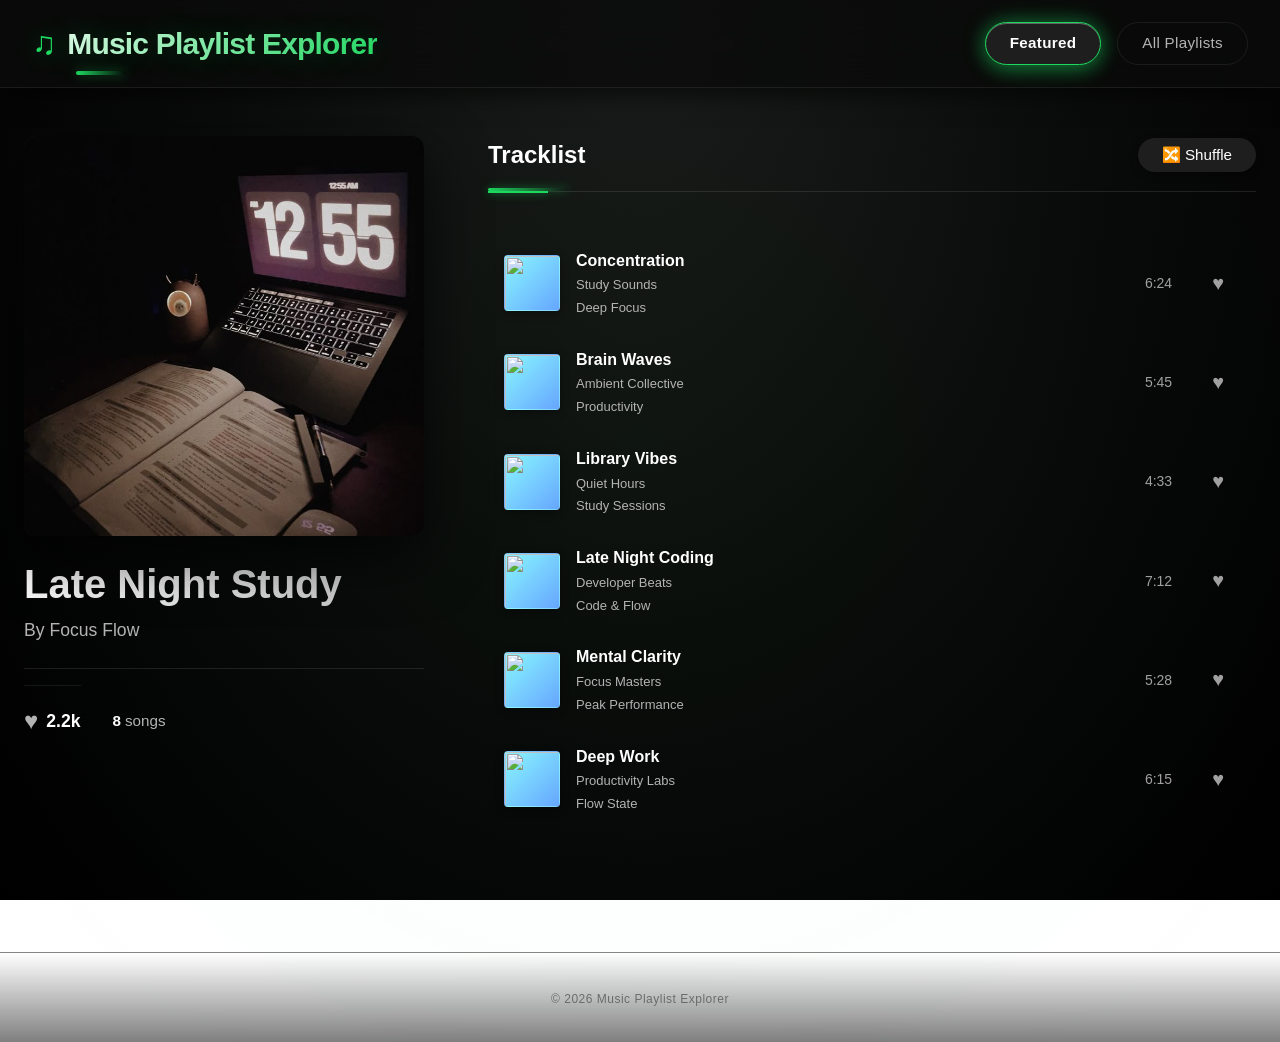
==== commit 96786367: "Complete Music Playlist Explorer with all features ✨ Core Features: - Responsive grid layout with pl" ====
--- a/music-playlist-creator/featured.html
+++ b/music-playlist-creator/featured.html
@@ -56,6 +56,33 @@
         </div>
     </main>
 
+    <!-- Music Player Bar (Fixed at Bottom) -->
+    <div class="music-player-bar" style="display: none;" role="region" aria-label="Now playing">
+        <div class="player-song-info">
+            <img class="player-thumbnail" src="assets/img/song.png" alt="">
+            <div class="player-text">
+                <h4 class="player-song-title">Song Title</h4>
+                <p class="player-song-artist">Artist Name</p>
+            </div>
+        </div>
+        <div class="player-controls">
+            <button class="player-button player-prev" aria-label="Previous song">⏮</button>
+            <button class="player-button player-play-pause" aria-label="Play/Pause">▶</button>
+            <button class="player-button player-next" aria-label="Next song">⏭</button>
+        </div>
+        <div class="player-progress-container">
+            <span class="player-current-time">0:00</span>
+            <div class="player-progress-bar" role="progressbar" aria-valuemin="0" aria-valuemax="100" aria-valuenow="0">
+                <div class="player-progress-fill"></div>
+                <div class="player-progress-handle"></div>
+            </div>
+            <span class="player-total-time">0:00</span>
+        </div>
+        <div class="player-extra">
+            <button class="player-close" aria-label="Close player">&times;</button>
+        </div>
+    </div>
+
     <footer>
         <p>&copy; 2026 Music Playlist Explorer</p>
     </footer>
--- a/music-playlist-creator/style.css
+++ b/music-playlist-creator/style.css
@@ -26,31 +26,37 @@
 }
 
 :root {
-    /* Color System */
-    --color-bg-primary: #121212;
-    --color-bg-secondary: #181818;
-    --color-bg-tertiary: #282828;
-    --color-bg-elevated: #2a2a2a;
+    /* Enhanced Color System with Better Contrast */
+    --color-bg-primary: #0a0a0a;
+    --color-bg-secondary: #141414;
+    --color-bg-tertiary: #1e1e1e;
+    --color-bg-elevated: #252525;
+    --color-bg-card: #181818;
 
     --color-text-primary: #ffffff;
     --color-text-secondary: #b3b3b3;
-    --color-text-muted: #a7a7a7;
+    --color-text-muted: #a0a0a0;
     --color-text-dimmed: #6a6a6a;
 
-    --color-accent-primary: #1DB954;
-    --color-accent-hover: #1ed760;
-    --color-accent-active: #169c46;
-
-    --color-error: #ff6b6b;
-    --color-warning: #ffa500;
-    --color-success: #1DB954;
-
-    /* Shadows & Depth */
-    --shadow-sm: 0 2px 8px rgba(0, 0, 0, 0.3);
-    --shadow-md: 0 4px 16px rgba(0, 0, 0, 0.4);
-    --shadow-lg: 0 8px 24px rgba(0, 0, 0, 0.5);
-    --shadow-xl: 0 16px 48px rgba(0, 0, 0, 0.6);
-    --shadow-glow: 0 0 20px rgba(29, 185, 84, 0.4);
+    /* Refined Accent Colors with Better Vibrancy */
+    --color-accent-primary: #1ed760;
+    --color-accent-hover: #1fdf64;
+    --color-accent-active: #1db954;
+    --color-accent-glow: rgba(30, 215, 96, 0.4);
+
+    --color-error: #f15e5e;
+    --color-warning: #ffb84d;
+    --color-success: #1ed760;
+
+    /* Enhanced Shadows for Better Depth */
+    --shadow-sm: 0 2px 8px rgba(0, 0, 0, 0.4);
+    --shadow-md: 0 4px 20px rgba(0, 0, 0, 0.5);
+    --shadow-lg: 0 8px 32px rgba(0, 0, 0, 0.6);
+    --shadow-xl: 0 20px 60px rgba(0, 0, 0, 0.7);
+    --shadow-glow: 0 0 24px var(--color-accent-glow);
+    --shadow-card-hover: 0 12px 40px rgba(0, 0, 0, 0.8),
+                         0 0 0 1px rgba(30, 215, 96, 0.15);
+    --shadow-inset: inset 0 1px 0 rgba(255, 255, 255, 0.1);
 
     /* Spacing System (8px base) */
     --space-xs: 4px;
@@ -68,11 +74,12 @@
     --radius-xl: 16px;
     --radius-pill: 500px;
 
-    /* Transitions */
+    /* Refined Animation Timing */
     --transition-fast: 150ms cubic-bezier(0.4, 0, 0.2, 1);
-    --transition-base: 250ms cubic-bezier(0.4, 0, 0.2, 1);
-    --transition-slow: 350ms cubic-bezier(0.4, 0, 0.2, 1);
-    --transition-bounce: 400ms cubic-bezier(0.34, 1.56, 0.64, 1);
+    --transition-base: 280ms cubic-bezier(0.4, 0, 0.2, 1);
+    --transition-slow: 400ms cubic-bezier(0.4, 0, 0.2, 1);
+    --transition-bounce: 500ms cubic-bezier(0.34, 1.56, 0.64, 1);
+    --transition-smooth: 350ms cubic-bezier(0.25, 0.46, 0.45, 0.94);
 
     /* Typography */
     --font-sans: -apple-system, BlinkMacSystemFont, 'Segoe UI', 'Helvetica Neue', Arial, sans-serif;
@@ -90,11 +97,12 @@
 
 body {
     font-family: var(--font-sans);
-    background: linear-gradient(180deg, #0a0a0a 0%, var(--color-bg-primary) 100%);
+    background: radial-gradient(ellipse at top, #1a1a1a 0%, var(--color-bg-primary) 50%, #000000 100%);
     background-attachment: fixed;
     color: var(--color-text-primary);
     line-height: 1.6;
     overflow-x: hidden;
+    position: relative;
 }
 
 /* Selection Styles */
@@ -120,15 +128,15 @@
  * ===================================================================================== */
 
 header {
-    background: rgba(0, 0, 0, 0.95);
-    backdrop-filter: blur(20px) saturate(180%);
-    -webkit-backdrop-filter: blur(20px) saturate(180%);
-    border-bottom: 1px solid rgba(255, 255, 255, 0.05);
-    box-shadow: 0 4px 20px rgba(0, 0, 0, 0.6);
+    background: rgba(10, 10, 10, 0.8);
+    backdrop-filter: blur(24px) saturate(180%);
+    -webkit-backdrop-filter: blur(24px) saturate(180%);
+    border-bottom: 1px solid rgba(255, 255, 255, 0.08);
+    box-shadow: 0 4px 24px rgba(0, 0, 0, 0.7);
     position: sticky;
     top: 0;
     z-index: 1000;
-    transition: background var(--transition-base);
+    transition: all var(--transition-base);
 }
 
 header.scrolled {
@@ -137,35 +145,77 @@
 }
 
 .header-container {
-    max-width: 1400px;
+    max-width: 1600px;
     margin: 0 auto;
-    padding: var(--space-md) var(--space-xl);
+    padding: 18px var(--space-xl);
     display: flex;
     justify-content: space-between;
     align-items: center;
-    gap: var(--space-lg);
+    gap: var(--space-xl);
 }
 
 header h1 {
-    font-size: clamp(20px, 4vw, 28px);
+    font-size: clamp(22px, 4vw, 30px);
     font-weight: var(--font-weight-bold);
-    letter-spacing: -0.5px;
-    background: linear-gradient(135deg, #ffffff 0%, #b3b3b3 100%);
+    letter-spacing: -0.8px;
+    background: linear-gradient(135deg, #ffffff 0%, var(--color-accent-primary) 100%);
     -webkit-background-clip: text;
     -webkit-text-fill-color: transparent;
     background-clip: text;
     position: relative;
+    text-shadow: 0 0 30px rgba(30, 215, 96, 0.3);
+    display: flex;
+    align-items: center;
+    gap: 12px;
+}
+
+/* Music Note Icon */
+header h1::before {
+    content: '♫';
+    font-size: 32px;
+    background: linear-gradient(135deg, var(--color-accent-primary) 0%, #1fdf64 100%);
+    -webkit-background-clip: text;
+    -webkit-text-fill-color: transparent;
+    background-clip: text;
+    filter: drop-shadow(0 0 12px var(--color-accent-glow));
+    animation: musicNotePulse 4s cubic-bezier(0.45, 0.05, 0.55, 0.95) infinite;
+    display: inline-block;
+    transition: transform 0.4s cubic-bezier(0.34, 1.56, 0.64, 1),
+                filter 0.4s ease-out;
+    transform-origin: center;
+    will-change: transform, filter;
+}
+
+/* Hover Effect on Music Note */
+header h1:hover::before {
+    transform: scale(1.25) rotate(15deg) !important;
+    filter: drop-shadow(0 0 28px var(--color-accent-glow))
+            drop-shadow(0 0 12px var(--color-accent-primary))
+            drop-shadow(0 0 4px rgba(30, 215, 96, 0.8)) !important;
+    animation-play-state: paused !important;
+}
+
+@keyframes musicNotePulse {
+    0%, 100% {
+        transform: scale(1);
+        filter: drop-shadow(0 0 12px var(--color-accent-glow));
+    }
+    50% {
+        transform: scale(1.05);
+        filter: drop-shadow(0 0 16px var(--color-accent-glow));
+    }
 }
 
 header h1::after {
     content: '';
     position: absolute;
-    bottom: -4px;
-    left: 0;
-    width: 40px;
-    height: 3px;
+    bottom: -6px;
+    left: 44px;
+    width: 50px;
+    height: 4px;
     background: linear-gradient(90deg, var(--color-accent-primary) 0%, transparent 100%);
     border-radius: var(--radius-pill);
+    box-shadow: 0 0 12px var(--color-accent-glow);
 }
 
 /* Navigation Pills */
@@ -220,8 +270,10 @@
     background: var(--color-accent-primary);
     border-color: var(--color-accent-primary);
     color: #000000;
-    box-shadow: 0 4px 16px rgba(29, 185, 84, 0.4),
-                0 0 20px rgba(29, 185, 84, 0.2);
+    font-weight: var(--font-weight-bold);
+    box-shadow: 0 4px 20px var(--color-accent-glow),
+                0 0 24px rgba(30, 215, 96, 0.3),
+                inset 0 1px 0 rgba(255, 255, 255, 0.3);
 }
 
 .nav-link.active:hover,
@@ -241,10 +293,12 @@
  * ===================================================================================== */
 
 main {
-    max-width: 1400px;
+    max-width: 1600px;
     margin: 0 auto;
-    padding: var(--space-2xl) var(--space-xl) var(--space-3xl);
+    padding: var(--space-lg) var(--space-xl) var(--space-xl);
     min-height: calc(100vh - 200px);
+    position: relative;
+    z-index: 1;
 }
 
 .playlist-gallery {
@@ -269,9 +323,11 @@
 
 .playlist-cards {
     display: grid;
-    grid-template-columns: repeat(auto-fill, minmax(260px, 1fr));
+    grid-template-columns: repeat(4, 1fr);
     gap: var(--space-lg);
     animation: staggerFadeIn 0.8s var(--transition-slow);
+    position: relative;
+    z-index: 1;
 }
 
 @keyframes staggerFadeIn {
@@ -283,55 +339,70 @@
     }
 }
 
-/* Individual Playlist Card */
+/* Enhanced Playlist Card with Better Depth */
 .playlist-card {
     position: relative;
-    background: linear-gradient(145deg, var(--color-bg-secondary) 0%, rgba(24, 24, 24, 0.6) 100%);
-    border: 1px solid rgba(255, 255, 255, 0.05);
-    border-radius: var(--radius-lg);
-    padding: var(--space-md);
+    background: linear-gradient(145deg, var(--color-bg-card) 0%, rgba(20, 20, 20, 0.9) 100%);
+    border: 1px solid rgba(255, 255, 255, 0.06);
+    border-radius: var(--radius-xl);
+    padding: var(--space-sm);
     cursor: pointer;
-    transition: all var(--transition-base);
+    transition: all var(--transition-smooth);
     overflow: hidden;
     will-change: transform;
+    box-shadow: var(--shadow-md);
 }
 
 .playlist-card::before {
     content: '';
     position: absolute;
     inset: 0;
-    background: linear-gradient(145deg, rgba(29, 185, 84, 0.1) 0%, transparent 100%);
+    background: linear-gradient(145deg, rgba(30, 215, 96, 0.08) 0%, transparent 100%);
     opacity: 0;
-    transition: opacity var(--transition-base);
+    transition: opacity var(--transition-smooth);
     pointer-events: none;
+}
+
+.playlist-card::after {
+    content: '';
+    position: absolute;
+    inset: -1px;
+    background: linear-gradient(145deg, var(--color-accent-primary), transparent);
+    border-radius: var(--radius-xl);
+    opacity: 0;
+    z-index: -1;
+    transition: opacity var(--transition-smooth);
 }
 
 .playlist-card:hover::before {
     opacity: 1;
 }
 
+.playlist-card:hover::after {
+    opacity: 0.15;
+}
+
 .playlist-card:hover {
-    transform: translateY(-8px) scale(1.02);
-    border-color: rgba(29, 185, 84, 0.3);
-    box-shadow: 0 16px 40px rgba(0, 0, 0, 0.7),
-                0 0 0 1px rgba(29, 185, 84, 0.1),
-                inset 0 1px 0 rgba(255, 255, 255, 0.1);
+    transform: translateY(-10px) scale(1.03);
+    border-color: rgba(30, 215, 96, 0.4);
+    box-shadow: var(--shadow-card-hover),
+                var(--shadow-inset);
 }
 
 .playlist-card:active {
     transform: translateY(-4px) scale(1.01);
 }
 
-/* Playlist Card Image */
+/* Enhanced Playlist Card Image with Better Effects */
 .playlist-image {
     width: 100%;
     aspect-ratio: 1;
     object-fit: cover;
     background: linear-gradient(135deg, #667eea 0%, #764ba2 100%);
-    border-radius: var(--radius-md);
-    margin-bottom: var(--space-md);
+    border-radius: var(--radius-lg);
+    margin-bottom: var(--space-sm);
     box-shadow: var(--shadow-lg);
-    transition: all var(--transition-base);
+    transition: all var(--transition-smooth);
     position: relative;
     overflow: hidden;
 }
@@ -340,14 +411,16 @@
     content: '';
     position: absolute;
     inset: 0;
-    background: linear-gradient(180deg, transparent 0%, rgba(0, 0, 0, 0.4) 100%);
+    background: linear-gradient(180deg, transparent 0%, rgba(0, 0, 0, 0.5) 100%);
     opacity: 0;
-    transition: opacity var(--transition-base);
+    transition: opacity var(--transition-smooth);
 }
 
 .playlist-card:hover .playlist-image {
-    box-shadow: 0 12px 32px rgba(0, 0, 0, 0.8);
-    transform: scale(1.05);
+    box-shadow: 0 16px 40px rgba(0, 0, 0, 0.9),
+                0 0 20px rgba(30, 215, 96, 0.2);
+    transform: scale(1.08);
+    border-radius: var(--radius-md);
 }
 
 .playlist-card:hover .playlist-image::after {
@@ -362,16 +435,16 @@
 }
 
 .playlist-title {
-    font-size: 18px;
+    font-size: 16px;
     font-weight: var(--font-weight-bold);
     color: var(--color-text-primary);
-    line-height: 1.4;
+    line-height: 1.3;
     overflow: hidden;
     text-overflow: ellipsis;
     display: -webkit-box;
     -webkit-line-clamp: 2;
     -webkit-box-orient: vertical;
-    min-height: 50px;
+    min-height: 42px;
     transition: color var(--transition-fast);
 }
 
@@ -380,11 +453,11 @@
 }
 
 .playlist-creator {
-    font-size: 14px;
+    font-size: 13px;
     font-weight: var(--font-weight-regular);
     color: var(--color-text-secondary);
-    line-height: 1.5;
-    margin-bottom: var(--space-sm);
+    line-height: 1.4;
+    margin-bottom: 6px;
     transition: color var(--transition-fast);
 }
 
@@ -402,10 +475,10 @@
 }
 
 .like-icon {
-    font-size: 20px;
+    font-size: 18px;
     color: var(--color-text-muted);
     cursor: pointer;
-    transition: all var(--transition-bounce);
+    transition: transform var(--transition-bounce), filter var(--transition-bounce);
     position: relative;
     display: inline-flex;
     align-items: center;
@@ -434,15 +507,21 @@
     transform: translateX(-50%) translateY(-4px);
 }
 
+.like-icon.liked {
+    color: var(--color-accent-primary) !important;
+    animation: likeHeartPulse 0.4s var(--transition-bounce) forwards;
+}
+
 .like-icon:hover {
     color: var(--color-accent-primary);
     transform: scale(1.2);
     filter: drop-shadow(0 0 8px rgba(29, 185, 84, 0.6));
 }
 
-.like-icon.liked {
-    color: var(--color-accent-primary);
-    animation: likeHeartPulse 0.4s var(--transition-bounce);
+.like-icon.liked:hover {
+    color: var(--color-accent-primary) !important;
+    transform: scale(1.2);
+    filter: drop-shadow(0 0 12px rgba(29, 185, 84, 0.8));
 }
 
 @keyframes likeHeartPulse {
@@ -461,7 +540,7 @@
 }
 
 .like-count {
-    font-size: 14px;
+    font-size: 13px;
     font-weight: var(--font-weight-semibold);
     color: var(--color-text-secondary);
     transition: color var(--transition-fast);
@@ -469,6 +548,50 @@
 
 .playlist-card:hover .like-count {
     color: var(--color-text-primary);
+}
+
+/* Playlist Edit Button */
+.playlist-edit-button {
+    position: absolute;
+    top: var(--space-sm);
+    right: var(--space-sm);
+    background: rgba(18, 18, 18, 0.9);
+    backdrop-filter: blur(8px);
+    border: 1px solid rgba(255, 255, 255, 0.1);
+    border-radius: var(--radius-md);
+    padding: 6px 10px;
+    color: var(--color-text-secondary);
+    cursor: pointer;
+    opacity: 0;
+    transform: translateY(-4px);
+    transition: all var(--transition-base);
+    font-size: 14px;
+    display: flex;
+    align-items: center;
+    gap: 4px;
+    z-index: 10;
+}
+
+.playlist-card:hover .playlist-edit-button {
+    opacity: 1;
+    transform: translateY(0);
+}
+
+.playlist-edit-button:hover {
+    background: var(--color-accent-primary);
+    color: var(--color-text-primary);
+    border-color: var(--color-accent-primary);
+    box-shadow: 0 4px 12px rgba(29, 185, 84, 0.4);
+    transform: scale(1.05);
+}
+
+.playlist-edit-button:active {
+    transform: scale(0.98);
+}
+
+.edit-icon {
+    font-size: 16px;
+    line-height: 1;
 }
 
 /* =====================================================================================
@@ -500,17 +623,18 @@
 
 .modal-content {
     position: relative;
-    background: linear-gradient(145deg, var(--color-bg-secondary) 0%, rgba(24, 24, 24, 0.95) 100%);
-    border: 1px solid rgba(255, 255, 255, 0.1);
+    background: linear-gradient(145deg, rgba(20, 20, 20, 0.98) 0%, rgba(15, 15, 15, 0.98) 100%);
+    border: 1px solid rgba(255, 255, 255, 0.12);
     width: 100%;
     max-width: 900px;
     max-height: 90vh;
-    border-radius: var(--radius-xl);
+    border-radius: 24px;
     padding: var(--space-2xl);
     overflow-y: auto;
-    box-shadow: 0 24px 64px rgba(0, 0, 0, 0.9),
-                inset 0 1px 0 rgba(255, 255, 255, 0.1);
-    animation: slideUpFadeIn 0.4s var(--transition-bounce);
+    box-shadow: 0 32px 80px rgba(0, 0, 0, 0.95),
+                0 0 1px rgba(30, 215, 96, 0.2),
+                inset 0 1px 0 rgba(255, 255, 255, 0.15);
+    animation: slideUpFadeIn 0.5s cubic-bezier(0.34, 1.56, 0.64, 1);
 }
 
 @keyframes slideUpFadeIn {
@@ -582,6 +706,7 @@
 .modal-header {
     display: flex;
     gap: var(--space-lg);
+    align-items: flex-start;
     margin-bottom: var(--space-xl);
     padding-bottom: var(--space-lg);
     border-bottom: 1px solid rgba(255, 255, 255, 0.08);
@@ -603,6 +728,7 @@
     flex-direction: column;
     justify-content: center;
     gap: var(--space-sm);
+    flex: 1;
 }
 
 .modal-playlist-title {
@@ -653,12 +779,14 @@
 }
 
 .song-item:hover {
-    background: rgba(255, 255, 255, 0.05);
+    background: rgba(30, 215, 96, 0.08);
     border-left: 3px solid transparent;
+    transform: translateX(4px);
 }
 
 .song-item:hover::before {
-    height: 60%;
+    height: 70%;
+    box-shadow: 0 0 8px var(--color-accent-glow);
 }
 
 .song-thumbnail {
@@ -677,6 +805,32 @@
     box-shadow: var(--shadow-md);
 }
 
+/* Playing Song State */
+.song-item.playing {
+    background-color: rgba(29, 185, 84, 0.1);
+    border-left: 3px solid var(--color-accent-primary);
+}
+
+.song-item.playing::before {
+    height: 70%;
+    background: var(--color-accent-primary);
+    box-shadow: 0 0 10px rgba(29, 185, 84, 0.5);
+}
+
+.song-item.playing .song-title {
+    color: var(--color-accent-primary);
+    font-weight: var(--font-weight-bold);
+}
+
+@keyframes playingPulse {
+    0%, 100% {
+        background-color: rgba(29, 185, 84, 0.1);
+    }
+    50% {
+        background-color: rgba(29, 185, 84, 0.15);
+    }
+}
+
 .song-details {
     flex: 1;
     min-width: 0;
@@ -724,9 +878,13 @@
     color: var(--color-text-muted);
     padding: var(--space-sm);
     cursor: pointer;
-    transition: all var(--transition-bounce);
+    transition: transform var(--transition-bounce), background var(--transition-bounce);
     flex-shrink: 0;
     border-radius: 50%;
+}
+
+.song-like-button.liked {
+    color: var(--color-accent-primary) !important;
 }
 
 .song-like-button:hover {
@@ -735,8 +893,114 @@
     background: rgba(29, 185, 84, 0.1);
 }
 
-.song-like-button.liked {
-    color: var(--color-accent-primary);
+.song-like-button.liked:hover {
+    color: var(--color-accent-primary) !important;
+    transform: scale(1.2);
+    background: rgba(29, 185, 84, 0.2);
+}
+
+/* AI Description Button in Header */
+.get-description-button-header {
+    padding: 10px 20px;
+    background: linear-gradient(135deg, #8b5cf6 0%, #7c3aed 100%);
+    border: none;
+    border-radius: var(--radius-pill);
+    font-size: 14px;
+    font-weight: var(--font-weight-semibold);
+    color: #ffffff;
+    cursor: pointer;
+    transition: all var(--transition-base);
+    box-shadow: 0 4px 16px rgba(139, 92, 246, 0.3);
+    white-space: nowrap;
+    align-self: center;
+    position: relative;
+    overflow: hidden;
+}
+
+.get-description-button-header::before {
+    content: '';
+    position: absolute;
+    inset: 0;
+    background: linear-gradient(135deg, rgba(255, 255, 255, 0.2) 0%, transparent 100%);
+    opacity: 0;
+    transition: opacity var(--transition-base);
+}
+
+.get-description-button-header:hover:not(:disabled)::before {
+    opacity: 1;
+}
+
+.get-description-button-header:hover:not(:disabled) {
+    background: linear-gradient(135deg, #7c3aed 0%, #6d28d9 100%);
+    transform: translateY(-2px) scale(1.02);
+    box-shadow: 0 6px 20px rgba(139, 92, 246, 0.5);
+}
+
+.get-description-button-header:active:not(:disabled) {
+    transform: translateY(0) scale(0.98);
+}
+
+.get-description-button-header:disabled {
+    opacity: 0.6;
+    cursor: not-allowed;
+}
+
+/* AI Description Display */
+.playlist-description-display {
+    padding: var(--space-lg);
+    background: rgba(139, 92, 246, 0.1);
+    border: 1px solid rgba(139, 92, 246, 0.3);
+    border-radius: var(--radius-lg);
+    font-size: 15px;
+    line-height: 1.7;
+    color: var(--color-text-primary);
+    margin-bottom: var(--space-lg);
+    animation: slideDownFadeIn 0.4s var(--transition-smooth);
+}
+
+@keyframes slideDownFadeIn {
+    from {
+        opacity: 0;
+        transform: translateY(-10px);
+    }
+    to {
+        opacity: 1;
+        transform: translateY(0);
+    }
+}
+
+.playlist-description-display.loading {
+    color: var(--color-text-secondary);
+    font-style: italic;
+    text-align: center;
+}
+
+.playlist-description-display.error {
+    background: rgba(255, 107, 107, 0.1);
+    border-color: rgba(255, 107, 107, 0.3);
+    color: var(--color-error);
+}
+
+.playlist-description {
+    padding: var(--space-lg);
+    background: rgba(139, 92, 246, 0.1);
+    border: 1px solid rgba(139, 92, 246, 0.3);
+    border-radius: var(--radius-lg);
+    font-size: 15px;
+    line-height: 1.7;
+    color: var(--color-text-primary);
+    text-align: center;
+}
+
+.playlist-description.loading {
+    color: var(--color-text-secondary);
+    font-style: italic;
+}
+
+.playlist-description.error {
+    background: rgba(255, 107, 107, 0.1);
+    border-color: rgba(255, 107, 107, 0.3);
+    color: var(--color-error);
 }
 
 /* Modal Actions */
@@ -807,10 +1071,12 @@
  * ===================================================================================== */
 
 .featured-main {
-    max-width: 1400px;
+    max-width: 1600px;
     margin: 0 auto;
-    padding: var(--space-2xl) var(--space-xl) var(--space-3xl);
+    padding: var(--space-lg) var(--space-xl) var(--space-xl);
     min-height: calc(100vh - 200px);
+    position: relative;
+    z-index: 1;
 }
 
 .featured-container {
@@ -1001,9 +1267,16 @@
  * RESPONSIVE DESIGN
  * ===================================================================================== */
 
+@media (max-width: 1400px) {
+    .playlist-cards {
+        grid-template-columns: repeat(3, 1fr);
+        gap: var(--space-lg);
+    }
+}
+
 @media (max-width: 1200px) {
     .playlist-cards {
-        grid-template-columns: repeat(auto-fill, minmax(240px, 1fr));
+        grid-template-columns: repeat(3, 1fr);
         gap: var(--space-md);
     }
 
@@ -1014,7 +1287,7 @@
 
 @media (max-width: 992px) {
     .playlist-cards {
-        grid-template-columns: repeat(auto-fill, minmax(220px, 1fr));
+        grid-template-columns: repeat(2, 1fr);
     }
 
     .header-container {
@@ -1047,7 +1320,7 @@
 
 @media (max-width: 768px) {
     .playlist-cards {
-        grid-template-columns: repeat(auto-fill, minmax(180px, 1fr));
+        grid-template-columns: repeat(2, 1fr);
         gap: var(--space-md);
     }
 
@@ -1066,6 +1339,11 @@
         height: 140px;
     }
 
+    .get-description-button-header {
+        width: 100%;
+        margin-top: var(--space-sm);
+    }
+
     .featured-left {
         max-width: 340px;
     }
@@ -1105,6 +1383,16 @@
         width: 48px;
         height: 48px;
     }
+}
+
+/* =====================================================================================
+ * HEADER ACTIONS
+ * ===================================================================================== */
+
+.header-actions {
+    display: flex;
+    align-items: center;
+    gap: var(--space-xl);
 }
 
 /* =====================================================================================
@@ -1148,6 +1436,319 @@
 }
 
 /* =====================================================================================
+ * CREATE PLAYLIST BUTTON
+ * ===================================================================================== */
+
+.create-playlist-button {
+    padding: 12px 28px;
+    background: linear-gradient(135deg, var(--color-accent-primary) 0%, #17a34a 100%);
+    color: #000000;
+    border: none;
+    border-radius: var(--radius-pill);
+    font-size: 0.95rem;
+    font-weight: var(--font-weight-bold);
+    cursor: pointer;
+    transition: all var(--transition-smooth);
+    box-shadow: 0 4px 20px var(--color-accent-glow),
+                inset 0 1px 0 rgba(255, 255, 255, 0.2);
+    display: flex;
+    align-items: center;
+    gap: var(--space-xs);
+    position: relative;
+    overflow: hidden;
+}
+
+.create-playlist-button::before {
+    content: '';
+    position: absolute;
+    inset: 0;
+    background: linear-gradient(135deg, rgba(255, 255, 255, 0.2) 0%, transparent 100%);
+    opacity: 0;
+    transition: opacity var(--transition-fast);
+}
+
+.create-playlist-button:hover::before {
+    opacity: 1;
+}
+
+.create-playlist-button .button-icon {
+    font-size: 1.3rem;
+    font-weight: var(--font-weight-bold);
+    line-height: 1;
+}
+
+.create-playlist-button:hover {
+    transform: translateY(-3px) scale(1.02);
+    box-shadow: 0 8px 28px var(--color-accent-glow),
+                0 0 20px rgba(30, 215, 96, 0.3),
+                inset 0 1px 0 rgba(255, 255, 255, 0.3);
+}
+
+.create-playlist-button:active {
+    transform: translateY(0);
+}
+
+/* =====================================================================================
+ * CREATE PLAYLIST MODAL
+ * ===================================================================================== */
+
+.create-modal-overlay {
+    position: fixed;
+    inset: 0;
+    background: rgba(0, 0, 0, 0.85);
+    backdrop-filter: blur(4px);
+    display: flex;
+    justify-content: center;
+    align-items: center;
+    z-index: 2000;
+    padding: var(--space-lg);
+    overflow-y: auto;
+}
+
+.create-modal-content {
+    background: var(--color-bg-secondary);
+    border-radius: var(--radius-xl);
+    box-shadow: var(--shadow-xl);
+    max-width: 700px;
+    width: 100%;
+    max-height: 90vh;
+    overflow-y: auto;
+    padding: var(--space-2xl);
+    position: relative;
+}
+
+.create-modal-content h2 {
+    font-size: 2rem;
+    font-weight: var(--font-weight-bold);
+    color: var(--color-text-primary);
+    margin-bottom: var(--space-xl);
+    text-align: center;
+}
+
+.create-modal-close {
+    position: absolute;
+    top: var(--space-lg);
+    right: var(--space-lg);
+}
+
+/* =====================================================================================
+ * FORM STYLES
+ * ===================================================================================== */
+
+.create-playlist-form {
+    display: flex;
+    flex-direction: column;
+    gap: var(--space-xl);
+}
+
+.form-section {
+    display: flex;
+    flex-direction: column;
+    gap: var(--space-lg);
+    padding: var(--space-lg);
+    background: rgba(255, 255, 255, 0.03);
+    border-radius: var(--radius-lg);
+    border: 1px solid rgba(255, 255, 255, 0.08);
+}
+
+.form-section h3 {
+    font-size: 1.3rem;
+    font-weight: var(--font-weight-semibold);
+    color: var(--color-text-primary);
+    margin: 0;
+}
+
+.section-header {
+    display: flex;
+    justify-content: space-between;
+    align-items: center;
+}
+
+.form-group {
+    display: flex;
+    flex-direction: column;
+    gap: var(--space-xs);
+}
+
+.form-group label {
+    font-size: 0.9rem;
+    font-weight: var(--font-weight-medium);
+    color: var(--color-text-secondary);
+}
+
+.required {
+    color: var(--color-error);
+}
+
+.form-group input,
+.form-group textarea {
+    padding: var(--space-sm) var(--space-md);
+    background: var(--color-bg-tertiary);
+    border: 1px solid rgba(255, 255, 255, 0.1);
+    border-radius: var(--radius-md);
+    color: var(--color-text-primary);
+    font-size: 1rem;
+    font-family: var(--font-sans);
+    transition: all var(--transition-base);
+}
+
+.form-group input:focus,
+.form-group textarea:focus {
+    outline: none;
+    border-color: var(--color-accent-primary);
+    box-shadow: 0 0 0 3px rgba(29, 185, 84, 0.1);
+}
+
+.form-group input::placeholder,
+.form-group textarea::placeholder {
+    color: var(--color-text-dimmed);
+}
+
+/* Song Fields */
+.songs-container {
+    display: flex;
+    flex-direction: column;
+    gap: var(--space-lg);
+}
+
+.song-field {
+    padding: var(--space-md);
+    background: rgba(255, 255, 255, 0.02);
+    border: 1px solid rgba(255, 255, 255, 0.05);
+    border-radius: var(--radius-md);
+    position: relative;
+}
+
+.song-field-header {
+    display: flex;
+    justify-content: space-between;
+    align-items: center;
+    margin-bottom: var(--space-md);
+}
+
+.song-field-header h4 {
+    font-size: 1rem;
+    font-weight: var(--font-weight-semibold);
+    color: var(--color-text-primary);
+    margin: 0;
+}
+
+.remove-song-button {
+    padding: var(--space-xs) var(--space-sm);
+    background: transparent;
+    color: var(--color-error);
+    border: 1px solid var(--color-error);
+    border-radius: var(--radius-md);
+    font-size: 0.85rem;
+    font-weight: var(--font-weight-medium);
+    cursor: pointer;
+    transition: all var(--transition-base);
+}
+
+.remove-song-button:hover {
+    background: rgba(255, 107, 107, 0.1);
+}
+
+.song-field-inputs {
+    display: grid;
+    grid-template-columns: 1fr 1fr;
+    gap: var(--space-md);
+}
+
+.song-field-inputs .form-group:nth-child(3) {
+    grid-column: span 2;
+}
+
+.add-song-button {
+    padding: var(--space-sm) var(--space-md);
+    background: rgba(29, 185, 84, 0.1);
+    color: var(--color-accent-primary);
+    border: 1px solid var(--color-accent-primary);
+    border-radius: var(--radius-md);
+    font-size: 0.9rem;
+    font-weight: var(--font-weight-medium);
+    cursor: pointer;
+    transition: all var(--transition-base);
+    display: flex;
+    align-items: center;
+    gap: var(--space-xs);
+}
+
+.add-song-button .button-icon {
+    font-size: 1.2rem;
+    line-height: 1;
+}
+
+.add-song-button:hover {
+    background: rgba(29, 185, 84, 0.2);
+    transform: translateY(-1px);
+}
+
+/* Form Actions */
+.form-actions {
+    display: flex;
+    justify-content: flex-end;
+    gap: var(--space-md);
+    padding-top: var(--space-lg);
+    border-top: 1px solid rgba(255, 255, 255, 0.08);
+}
+
+.cancel-button,
+.submit-button {
+    padding: var(--space-sm) var(--space-2xl);
+    border-radius: var(--radius-pill);
+    font-size: 1rem;
+    font-weight: var(--font-weight-semibold);
+    cursor: pointer;
+    transition: all var(--transition-base);
+}
+
+.cancel-button {
+    background: transparent;
+    color: var(--color-text-secondary);
+    border: 1px solid rgba(255, 255, 255, 0.2);
+}
+
+.cancel-button:hover {
+    background: rgba(255, 255, 255, 0.05);
+    color: var(--color-text-primary);
+}
+
+.submit-button {
+    background: linear-gradient(135deg, var(--color-accent-primary) 0%, #17a34a 100%);
+    color: #000000;
+    border: none;
+    box-shadow: 0 4px 16px rgba(29, 185, 84, 0.3);
+}
+
+.submit-button:hover {
+    transform: translateY(-2px);
+    box-shadow: 0 6px 20px rgba(29, 185, 84, 0.4);
+}
+
+.submit-button:active {
+    transform: translateY(0);
+}
+
+/* Form Errors */
+.form-errors {
+    padding: var(--space-md);
+    background: rgba(255, 107, 107, 0.1);
+    border: 1px solid var(--color-error);
+    border-radius: var(--radius-md);
+    color: var(--color-error);
+}
+
+.form-errors ul {
+    margin: 0;
+    padding-left: var(--space-lg);
+}
+
+.form-errors li {
+    margin: var(--space-xs) 0;
+}
+
+/* =====================================================================================
  * FEATURED PAGE LAYOUT
  * ===================================================================================== */
 
@@ -1388,6 +1989,325 @@
 }
 
 /* =====================================================================================
+ * MUSIC PLAYER BAR (FIXED AT BOTTOM)
+ * ===================================================================================== */
+
+.music-player-bar {
+    position: fixed;
+    bottom: 0;
+    left: 0;
+    right: 0;
+    width: 100%;
+    height: 96px;
+    background: linear-gradient(135deg, rgba(25, 25, 25, 0.98) 0%, rgba(15, 15, 15, 0.98) 100%);
+    backdrop-filter: blur(32px) saturate(180%);
+    -webkit-backdrop-filter: blur(32px) saturate(180%);
+    border-top: 1px solid rgba(30, 215, 96, 0.15);
+    box-shadow: 0 -8px 32px rgba(0, 0, 0, 0.7),
+                inset 0 1px 0 rgba(255, 255, 255, 0.1);
+    display: flex;
+    align-items: center;
+    justify-content: space-between;
+    padding: 0 var(--space-xl);
+    gap: var(--space-xl);
+    z-index: 900;
+    animation: slideUpPlayer 0.5s cubic-bezier(0.34, 1.56, 0.64, 1);
+}
+
+@keyframes slideUpPlayer {
+    from {
+        transform: translateY(100%);
+        opacity: 0;
+    }
+    to {
+        transform: translateY(0);
+        opacity: 1;
+    }
+}
+
+/* Player Song Info (Left Side) */
+.player-song-info {
+    display: flex;
+    align-items: center;
+    gap: var(--space-md);
+    flex: 1;
+    min-width: 0; /* Allow text truncation */
+}
+
+.player-thumbnail {
+    width: 60px;
+    height: 60px;
+    border-radius: var(--radius-md);
+    object-fit: cover;
+    box-shadow: 0 4px 12px rgba(0, 0, 0, 0.4);
+}
+
+.player-text {
+    display: flex;
+    flex-direction: column;
+    gap: 4px;
+    min-width: 0; /* Allow text truncation */
+}
+
+.player-song-title {
+    font-size: var(--font-size-md);
+    font-weight: var(--font-weight-bold);
+    color: var(--color-text-primary);
+    margin: 0;
+    white-space: nowrap;
+    overflow: hidden;
+    text-overflow: ellipsis;
+}
+
+.player-song-artist {
+    font-size: var(--font-size-sm);
+    color: var(--color-text-secondary);
+    margin: 0;
+    white-space: nowrap;
+    overflow: hidden;
+    text-overflow: ellipsis;
+}
+
+/* Player Controls (Center) */
+.player-controls {
+    display: flex;
+    align-items: center;
+    gap: var(--space-md);
+    flex-shrink: 0;
+}
+
+.player-button {
+    background: rgba(255, 255, 255, 0.1);
+    border: 1px solid rgba(255, 255, 255, 0.2);
+    color: var(--color-text-primary);
+    font-size: 20px;
+    width: 44px;
+    height: 44px;
+    border-radius: 50%;
+    cursor: pointer;
+    transition: all var(--transition-normal);
+    display: flex;
+    align-items: center;
+    justify-content: center;
+}
+
+.player-button:hover {
+    background: rgba(255, 255, 255, 0.2);
+    border-color: var(--color-accent-primary);
+    transform: scale(1.05);
+}
+
+.player-button:active {
+    transform: scale(0.95);
+}
+
+.player-play-pause {
+    background: var(--color-accent-primary);
+    border-color: var(--color-accent-primary);
+    width: 50px;
+    height: 50px;
+    font-size: 22px;
+}
+
+.player-play-pause:hover {
+    background: var(--color-accent-hover);
+    border-color: var(--color-accent-hover);
+}
+
+.player-button.playing {
+    background: var(--color-accent-primary);
+    animation: pulse 1.5s ease-in-out infinite;
+}
+
+@keyframes pulse {
+    0%, 100% {
+        box-shadow: 0 0 0 0 rgba(29, 185, 84, 0.7);
+    }
+    50% {
+        box-shadow: 0 0 0 10px rgba(29, 185, 84, 0);
+    }
+}
+
+/* Player Progress Section (Center-Right) */
+.player-progress-container {
+    display: flex;
+    align-items: center;
+    gap: var(--space-sm);
+    flex: 1;
+    min-width: 200px;
+    max-width: 500px;
+}
+
+.player-current-time,
+.player-total-time {
+    font-size: var(--font-size-xs);
+    color: var(--color-text-secondary);
+    font-family: var(--font-mono);
+    min-width: 40px;
+    text-align: center;
+}
+
+.player-progress-bar {
+    position: relative;
+    flex: 1;
+    height: 6px;
+    background: rgba(255, 255, 255, 0.1);
+    border-radius: 3px;
+    cursor: pointer;
+    overflow: visible;
+}
+
+.player-progress-fill {
+    position: absolute;
+    top: 0;
+    left: 0;
+    height: 100%;
+    background: var(--color-accent-primary);
+    border-radius: 3px;
+    width: 0%;
+    transition: width 0.1s linear;
+    box-shadow: 0 0 8px rgba(29, 185, 84, 0.5);
+}
+
+.player-progress-handle {
+    position: absolute;
+    top: 50%;
+    transform: translate(-50%, -50%);
+    width: 14px;
+    height: 14px;
+    background: var(--color-text-primary);
+    border: 2px solid var(--color-accent-primary);
+    border-radius: 50%;
+    left: 0%;
+    opacity: 0;
+    transition: opacity var(--transition-fast);
+    box-shadow: 0 2px 8px rgba(0, 0, 0, 0.4);
+}
+
+.player-progress-bar:hover .player-progress-handle {
+    opacity: 1;
+}
+
+.player-progress-bar:hover .player-progress-fill {
+    background: var(--color-accent-hover);
+}
+
+/* Player Extra Info (Right Side) */
+.player-extra {
+    display: flex;
+    align-items: center;
+    gap: var(--space-md);
+    flex-shrink: 0;
+}
+
+.player-close {
+    background: transparent;
+    border: none;
+    color: var(--color-text-secondary);
+    font-size: 28px;
+    cursor: pointer;
+    padding: 4px 8px;
+    transition: all var(--transition-fast);
+    line-height: 1;
+}
+
+.player-close:hover {
+    color: var(--color-text-primary);
+    transform: scale(1.1);
+}
+
+/* Adjust body padding when player is visible */
+body.player-active {
+    padding-bottom: 90px;
+}
+
+/* Mobile Responsive */
+@media (max-width: 768px) {
+    .music-player-bar {
+        height: 100px;
+        padding: var(--space-sm) var(--space-md);
+        gap: var(--space-sm);
+        flex-wrap: wrap;
+    }
+
+    .player-song-info {
+        flex: 0 1 auto;
+        min-width: 150px;
+    }
+
+    .player-thumbnail {
+        width: 50px;
+        height: 50px;
+    }
+
+    .player-song-title {
+        font-size: var(--font-size-sm);
+    }
+
+    .player-song-artist {
+        font-size: var(--font-size-xs);
+    }
+
+    .player-button {
+        width: 38px;
+        height: 38px;
+        font-size: 16px;
+    }
+
+    .player-play-pause {
+        width: 44px;
+        height: 44px;
+        font-size: 18px;
+    }
+
+    .player-controls {
+        gap: var(--space-sm);
+        flex-shrink: 0;
+    }
+
+    .player-progress-container {
+        order: 4;
+        flex-basis: 100%;
+        min-width: 100%;
+        margin-top: var(--space-xs);
+    }
+
+    .player-extra {
+        gap: var(--space-sm);
+        margin-left: auto;
+    }
+
+    body.player-active {
+        padding-bottom: 100px;
+    }
+}
+
+@media (max-width: 480px) {
+    .music-player-bar {
+        height: 110px;
+    }
+
+    .player-song-info {
+        flex: 0 1 auto;
+        max-width: 45%;
+    }
+
+    .player-prev {
+        display: none; /* Hide prev button on very small screens */
+    }
+
+    .player-current-time,
+    .player-total-time {
+        font-size: 10px;
+        min-width: 35px;
+    }
+
+    body.player-active {
+        padding-bottom: 110px;
+    }
+}
+
+/* =====================================================================================
  * ACCESSIBILITY & PERFORMANCE
  * ===================================================================================== */
 
@@ -1424,3 +2344,648 @@
         color: black;
     }
 }
+
+/* =====================================================================================
+ * ADDITIONAL VISUAL ENHANCEMENTS
+ * ===================================================================================== */
+
+/* Subtle animated gradient background accent */
+body::before {
+    content: '';
+    position: fixed;
+    top: -50%;
+    left: -50%;
+    width: 200%;
+    height: 200%;
+    background: radial-gradient(
+        circle at 50% 50%,
+        rgba(30, 215, 96, 0.03) 0%,
+        transparent 50%
+    );
+    animation: rotateBackground 30s linear infinite;
+    pointer-events: none;
+    z-index: 0;
+}
+
+@keyframes rotateBackground {
+    0% {
+        transform: rotate(0deg);
+    }
+    100% {
+        transform: rotate(360deg);
+    }
+}
+
+/* Enhanced focus states for better accessibility */
+button:focus-visible,
+a:focus-visible,
+[role="button"]:focus-visible {
+    outline: 3px solid var(--color-accent-primary);
+    outline-offset: 4px;
+    border-radius: var(--radius-sm);
+    box-shadow: 0 0 0 6px rgba(30, 215, 96, 0.2);
+}
+
+/* Improved scrollbar styling */
+::-webkit-scrollbar {
+    width: 14px;
+    height: 14px;
+}
+
+::-webkit-scrollbar-track {
+    background: rgba(255, 255, 255, 0.02);
+    border-radius: var(--radius-md);
+}
+
+::-webkit-scrollbar-thumb {
+    background: linear-gradient(180deg, #404040 0%, #2a2a2a 100%);
+    border-radius: var(--radius-md);
+    border: 3px solid transparent;
+    background-clip: padding-box;
+    transition: background var(--transition-fast);
+}
+
+::-webkit-scrollbar-thumb:hover {
+    background: linear-gradient(180deg, #505050 0%, #3a3a3a 100%);
+    background-clip: padding-box;
+}
+
+::-webkit-scrollbar-thumb:active {
+    background: linear-gradient(180deg, var(--color-accent-primary) 0%, #17a34a 100%);
+    background-clip: padding-box;
+}
+
+/* Enhanced button ripple effect */
+.player-button,
+.shuffle-button,
+.create-playlist-button,
+.submit-button {
+    position: relative;
+    overflow: hidden;
+}
+
+.player-button::after,
+.shuffle-button::after {
+    content: '';
+    position: absolute;
+    width: 100%;
+    height: 100%;
+    top: 50%;
+    left: 50%;
+    transform: translate(-50%, -50%) scale(0);
+    background: radial-gradient(circle, rgba(255, 255, 255, 0.3) 0%, transparent 70%);
+    border-radius: 50%;
+    opacity: 0;
+    pointer-events: none;
+    transition: transform 0.6s, opacity 0.6s;
+}
+
+.player-button:active::after,
+.shuffle-button:active::after {
+    transform: translate(-50%, -50%) scale(2);
+    opacity: 1;
+    transition: 0s;
+}
+
+/* Refined card loading animation */
+.playlist-card {
+    animation: cardFadeIn 0.6s cubic-bezier(0.4, 0, 0.2, 1) backwards;
+}
+
+.playlist-card:nth-child(1) { animation-delay: 0.05s; }
+.playlist-card:nth-child(2) { animation-delay: 0.1s; }
+.playlist-card:nth-child(3) { animation-delay: 0.15s; }
+.playlist-card:nth-child(4) { animation-delay: 0.2s; }
+.playlist-card:nth-child(5) { animation-delay: 0.25s; }
+.playlist-card:nth-child(6) { animation-delay: 0.3s; }
+.playlist-card:nth-child(7) { animation-delay: 0.35s; }
+.playlist-card:nth-child(8) { animation-delay: 0.4s; }
+
+@keyframes cardFadeIn {
+    from {
+        opacity: 0;
+        transform: translateY(30px) scale(0.95);
+    }
+    to {
+        opacity: 1;
+        transform: translateY(0) scale(1);
+    }
+}
+
+/* Enhanced like button animation */
+.like-icon {
+    display: inline-block;
+    transform-origin: center;
+}
+
+.like-icon:active {
+    animation: heartBeat 0.5s cubic-bezier(0.34, 1.56, 0.64, 1);
+}
+
+@keyframes heartBeat {
+    0%, 100% {
+        transform: scale(1);
+    }
+    25% {
+        transform: scale(1.4);
+    }
+    50% {
+        transform: scale(1.1);
+    }
+    75% {
+        transform: scale(1.3);
+    }
+}
+
+/* Enhanced progress bar with glow */
+.player-progress-bar:hover {
+    height: 8px;
+    transition: height var(--transition-fast);
+}
+
+.player-progress-fill {
+    box-shadow: 0 0 12px var(--color-accent-glow);
+}
+
+/* Refined modal close button */
+.modal-close {
+    backdrop-filter: blur(8px);
+    -webkit-backdrop-filter: blur(8px);
+}
+
+/* Enhanced form inputs with better focus states */
+.form-group input:focus,
+.form-group textarea:focus {
+    border-color: var(--color-accent-primary);
+    box-shadow: 0 0 0 4px rgba(30, 215, 96, 0.15),
+                inset 0 1px 2px rgba(0, 0, 0, 0.3);
+    transform: translateY(-1px);
+}
+
+/* Refined featured page header */
+.featured-songs-header {
+    position: relative;
+}
+
+.featured-songs-header::after {
+    content: '';
+    position: absolute;
+    bottom: 0;
+    left: 0;
+    width: 80px;
+    height: 3px;
+    background: linear-gradient(90deg, var(--color-accent-primary) 0%, transparent 100%);
+    border-radius: var(--radius-pill);
+    box-shadow: 0 0 10px var(--color-accent-glow);
+}
+
+/* Enhanced empty state styling */
+.empty-state,
+.error-state {
+    animation: fadeInScale 0.6s cubic-bezier(0.34, 1.56, 0.64, 1);
+}
+
+@keyframes fadeInScale {
+    from {
+        opacity: 0;
+        transform: scale(0.9);
+    }
+    to {
+        opacity: 1;
+        transform: scale(1);
+    }
+}
+
+/* Refined footer with better visual hierarchy */
+footer {
+    backdrop-filter: blur(12px);
+    -webkit-backdrop-filter: blur(12px);
+}
+
+/* Enhanced song item active state */
+.song-item.playing {
+    animation: playingPulse 2s ease-in-out infinite;
+}
+
+/* Loading skeleton animation for better perceived performance */
+@keyframes shimmer {
+    0% {
+        background-position: -1000px 0;
+    }
+    100% {
+        background-position: 1000px 0;
+    }
+}
+
+.loading-skeleton {
+    background: linear-gradient(
+        90deg,
+        rgba(255, 255, 255, 0.02) 0%,
+        rgba(255, 255, 255, 0.08) 50%,
+        rgba(255, 255, 255, 0.02) 100%
+    );
+    background-size: 1000px 100%;
+    animation: shimmer 2s infinite;
+}
+
+/* Enhanced tooltip styling */
+[data-tooltip] {
+    position: relative;
+}
+
+[data-tooltip]::before {
+    content: attr(data-tooltip);
+    position: absolute;
+    bottom: 130%;
+    left: 50%;
+    transform: translateX(-50%) translateY(-4px);
+    padding: 6px 12px;
+    background: rgba(20, 20, 20, 0.95);
+    backdrop-filter: blur(8px);
+    color: var(--color-text-primary);
+    font-size: 12px;
+    font-weight: var(--font-weight-medium);
+    white-space: nowrap;
+    border-radius: var(--radius-md);
+    border: 1px solid rgba(30, 215, 96, 0.3);
+    box-shadow: 0 4px 12px rgba(0, 0, 0, 0.5),
+                0 0 8px var(--color-accent-glow);
+    opacity: 0;
+    pointer-events: none;
+    transition: all var(--transition-base);
+    z-index: 1000;
+}
+
+[data-tooltip]:hover::before {
+    opacity: 1;
+    transform: translateX(-50%) translateY(0);
+}
+
+/* =====================================================================================
+ * FINAL POLISH - LOADING STATES & REFINEMENTS
+ * ===================================================================================== */
+
+/* Enhanced page load animation */
+@keyframes pageLoad {
+    from {
+        opacity: 0;
+        transform: translateY(20px);
+    }
+    to {
+        opacity: 1;
+        transform: translateY(0);
+    }
+}
+
+body {
+    animation: pageLoad 0.6s cubic-bezier(0.4, 0, 0.2, 1);
+}
+
+/* Refined card grid with stagger */
+.playlist-cards {
+    --stagger-delay: 0.05s;
+}
+
+/* Enhanced button press states */
+button:active,
+.nav-link:active,
+.filter-button:active {
+    transform: scale(0.96);
+    transition: transform 0.1s;
+}
+
+/* Better image loading states */
+.playlist-image,
+.modal-playlist-image,
+.featured-playlist-image {
+    background: linear-gradient(135deg,
+        rgba(102, 126, 234, 0.2) 0%,
+        rgba(118, 75, 162, 0.2) 100%);
+}
+
+/* Enhanced modal overlay backdrop */
+.modal-overlay {
+    background: rgba(0, 0, 0, 0.92);
+    backdrop-filter: blur(16px) saturate(120%);
+    -webkit-backdrop-filter: blur(16px) saturate(120%);
+}
+
+/* Refined player thumbnail */
+.player-thumbnail {
+    transition: all var(--transition-smooth);
+}
+
+.player-thumbnail:hover {
+    transform: scale(1.1) rotate(5deg);
+    box-shadow: 0 8px 20px rgba(0, 0, 0, 0.6);
+}
+
+/* Enhanced like button on cards */
+.playlist-likes {
+    position: relative;
+    overflow: hidden;
+}
+
+.playlist-likes::before {
+    content: '';
+    position: absolute;
+    inset: -10px;
+    background: radial-gradient(circle, var(--color-accent-glow) 0%, transparent 70%);
+    opacity: 0;
+    transition: opacity var(--transition-base);
+    pointer-events: none;
+}
+
+.like-icon.liked ~ .playlist-likes::before {
+    opacity: 0.3;
+}
+
+/* Better song duration styling */
+.song-duration {
+    font-feature-settings: 'tnum';
+    font-variant-numeric: tabular-nums;
+}
+
+/* Enhanced header scroll effect */
+header {
+    transition: all var(--transition-smooth);
+}
+
+header.scrolled {
+    padding: 12px 0;
+    background: rgba(10, 10, 10, 0.95);
+    box-shadow: 0 8px 32px rgba(0, 0, 0, 0.8);
+}
+
+/* Refined playlist title with better ellipsis */
+.playlist-title {
+    display: -webkit-box;
+    -webkit-line-clamp: 2;
+    -webkit-box-orient: vertical;
+    overflow: hidden;
+    word-break: break-word;
+}
+
+/* Enhanced modal song list */
+.modal-songs {
+    scrollbar-gutter: stable;
+}
+
+/* Better create modal form styling */
+.form-section {
+    transition: all var(--transition-base);
+}
+
+.form-section:focus-within {
+    background: rgba(30, 215, 96, 0.03);
+    border-color: rgba(30, 215, 96, 0.15);
+}
+
+/* Refined error and success states */
+.form-errors {
+    animation: shake 0.4s cubic-bezier(0.36, 0.07, 0.19, 0.97);
+}
+
+@keyframes shake {
+    0%, 100% { transform: translateX(0); }
+    10%, 30%, 50%, 70%, 90% { transform: translateX(-8px); }
+    20%, 40%, 60%, 80% { transform: translateX(8px); }
+}
+
+/* Enhanced featured page layout */
+.featured-container {
+    animation: fadeInUp 0.8s cubic-bezier(0.4, 0, 0.2, 1);
+}
+
+/* Better loading message styling */
+.loading-message {
+    animation: pulse 1.5s ease-in-out infinite;
+}
+
+@keyframes pulse {
+    0%, 100% { opacity: 0.6; }
+    50% { opacity: 1; }
+}
+
+/* Refined nav link active state */
+.nav-link.active::before {
+    content: '';
+    position: absolute;
+    bottom: -2px;
+    left: 50%;
+    transform: translateX(-50%);
+    width: 60%;
+    height: 2px;
+    background: linear-gradient(90deg,
+        transparent 0%,
+        var(--color-accent-primary) 50%,
+        transparent 100%);
+    box-shadow: 0 0 8px var(--color-accent-glow);
+}
+
+/* Enhanced progress bar interaction */
+.player-progress-bar {
+    transition: all var(--transition-fast);
+}
+
+.player-progress-bar:active .player-progress-fill {
+    height: 8px;
+}
+
+/* Better shuffle button animation */
+.shuffle-button.shuffled,
+.shuffle-button-featured.shuffled {
+    animation: shufflePulse 0.6s cubic-bezier(0.34, 1.56, 0.64, 1);
+}
+
+@keyframes shufflePulse {
+    0% { transform: scale(1) rotate(0deg); }
+    25% { transform: scale(1.15) rotate(-5deg); }
+    50% { transform: scale(1.05) rotate(5deg); }
+    75% { transform: scale(1.12) rotate(-3deg); }
+    100% { transform: scale(1) rotate(0deg); }
+}
+
+/* Enhanced empty state */
+.empty-state-message {
+    background: linear-gradient(135deg,
+        var(--color-text-primary) 0%,
+        var(--color-accent-primary) 100%);
+    -webkit-background-clip: text;
+    -webkit-text-fill-color: transparent;
+    background-clip: text;
+}
+
+/* Better AI description button */
+.get-description-button {
+    position: relative;
+    overflow: hidden;
+}
+
+.get-description-button::before {
+    content: '';
+    position: absolute;
+    inset: 0;
+    background: linear-gradient(45deg,
+        transparent 30%,
+        rgba(255, 255, 255, 0.3) 50%,
+        transparent 70%);
+    transform: translateX(-100%);
+    transition: transform 0.6s;
+}
+
+.get-description-button:hover::before {
+    transform: translateX(100%);
+}
+
+/* Refined song thumbnail in modal */
+.song-thumbnail {
+    border: 1px solid rgba(255, 255, 255, 0.05);
+}
+
+.song-item:hover .song-thumbnail {
+    border-color: rgba(30, 215, 96, 0.3);
+}
+
+/* Enhanced footer styling */
+footer p {
+    position: relative;
+    display: inline-block;
+}
+
+footer p::after {
+    content: '';
+    position: absolute;
+    bottom: -4px;
+    left: 0;
+    width: 0;
+    height: 1px;
+    background: var(--color-accent-primary);
+    transition: width var(--transition-base);
+}
+
+footer p:hover::after {
+    width: 100%;
+}
+
+/* Better featured image container */
+.featured-image-container {
+    position: relative;
+    overflow: hidden;
+}
+
+.featured-image-container::after {
+    content: '';
+    position: absolute;
+    inset: 0;
+    background: linear-gradient(180deg,
+        transparent 0%,
+        rgba(0, 0, 0, 0.3) 100%);
+    opacity: 0;
+    transition: opacity var(--transition-smooth);
+}
+
+.featured-image-container:hover::after {
+    opacity: 1;
+}
+
+/* Enhanced playlist edit button */
+.playlist-edit-button {
+    background: rgba(10, 10, 10, 0.95);
+    backdrop-filter: blur(12px);
+    -webkit-backdrop-filter: blur(12px);
+}
+
+/* Better create modal overlay */
+.create-modal-overlay {
+    background: rgba(0, 0, 0, 0.9);
+    backdrop-filter: blur(12px) saturate(120%);
+    -webkit-backdrop-filter: blur(12px) saturate(120%);
+}
+
+/* Refined add song button */
+.add-song-button {
+    position: relative;
+    overflow: hidden;
+}
+
+.add-song-button::after {
+    content: '';
+    position: absolute;
+    inset: 0;
+    background: linear-gradient(135deg,
+        rgba(30, 215, 96, 0.1) 0%,
+        transparent 100%);
+    opacity: 0;
+    transition: opacity var(--transition-base);
+}
+
+.add-song-button:hover::after {
+    opacity: 1;
+}
+
+/* Enhanced song field styling */
+.song-field {
+    transition: all var(--transition-base);
+}
+
+.song-field:focus-within {
+    background: rgba(30, 215, 96, 0.03);
+    border-color: rgba(30, 215, 96, 0.15);
+    box-shadow: 0 0 0 4px rgba(30, 215, 96, 0.05);
+}
+
+/* Better player button states */
+.player-play-pause {
+    position: relative;
+    overflow: hidden;
+}
+
+.player-play-pause.playing::before {
+    content: '';
+    position: absolute;
+    inset: 0;
+    background: radial-gradient(circle,
+        rgba(255, 255, 255, 0.3) 0%,
+        transparent 70%);
+    animation: ripple 1.5s ease-out infinite;
+}
+
+@keyframes ripple {
+    0% {
+        transform: scale(0.8);
+        opacity: 1;
+    }
+    100% {
+        transform: scale(1.5);
+        opacity: 0;
+    }
+}
+
+/* Final touches for ultra-premium feel */
+* {
+    -webkit-tap-highlight-color: rgba(30, 215, 96, 0.2);
+}
+
+/* Enhanced selection colors */
+::selection {
+    background-color: var(--color-accent-primary);
+    color: #000000;
+    text-shadow: none;
+}
+
+/* Better image rendering */
+img {
+    image-rendering: -webkit-optimize-contrast;
+    image-rendering: crisp-edges;
+}
+
+/* Smooth font rendering */
+body,
+button,
+input,
+textarea {
+    -webkit-font-smoothing: antialiased;
+    -moz-osx-font-smoothing: grayscale;
+    text-rendering: optimizeLegibility;
+}
